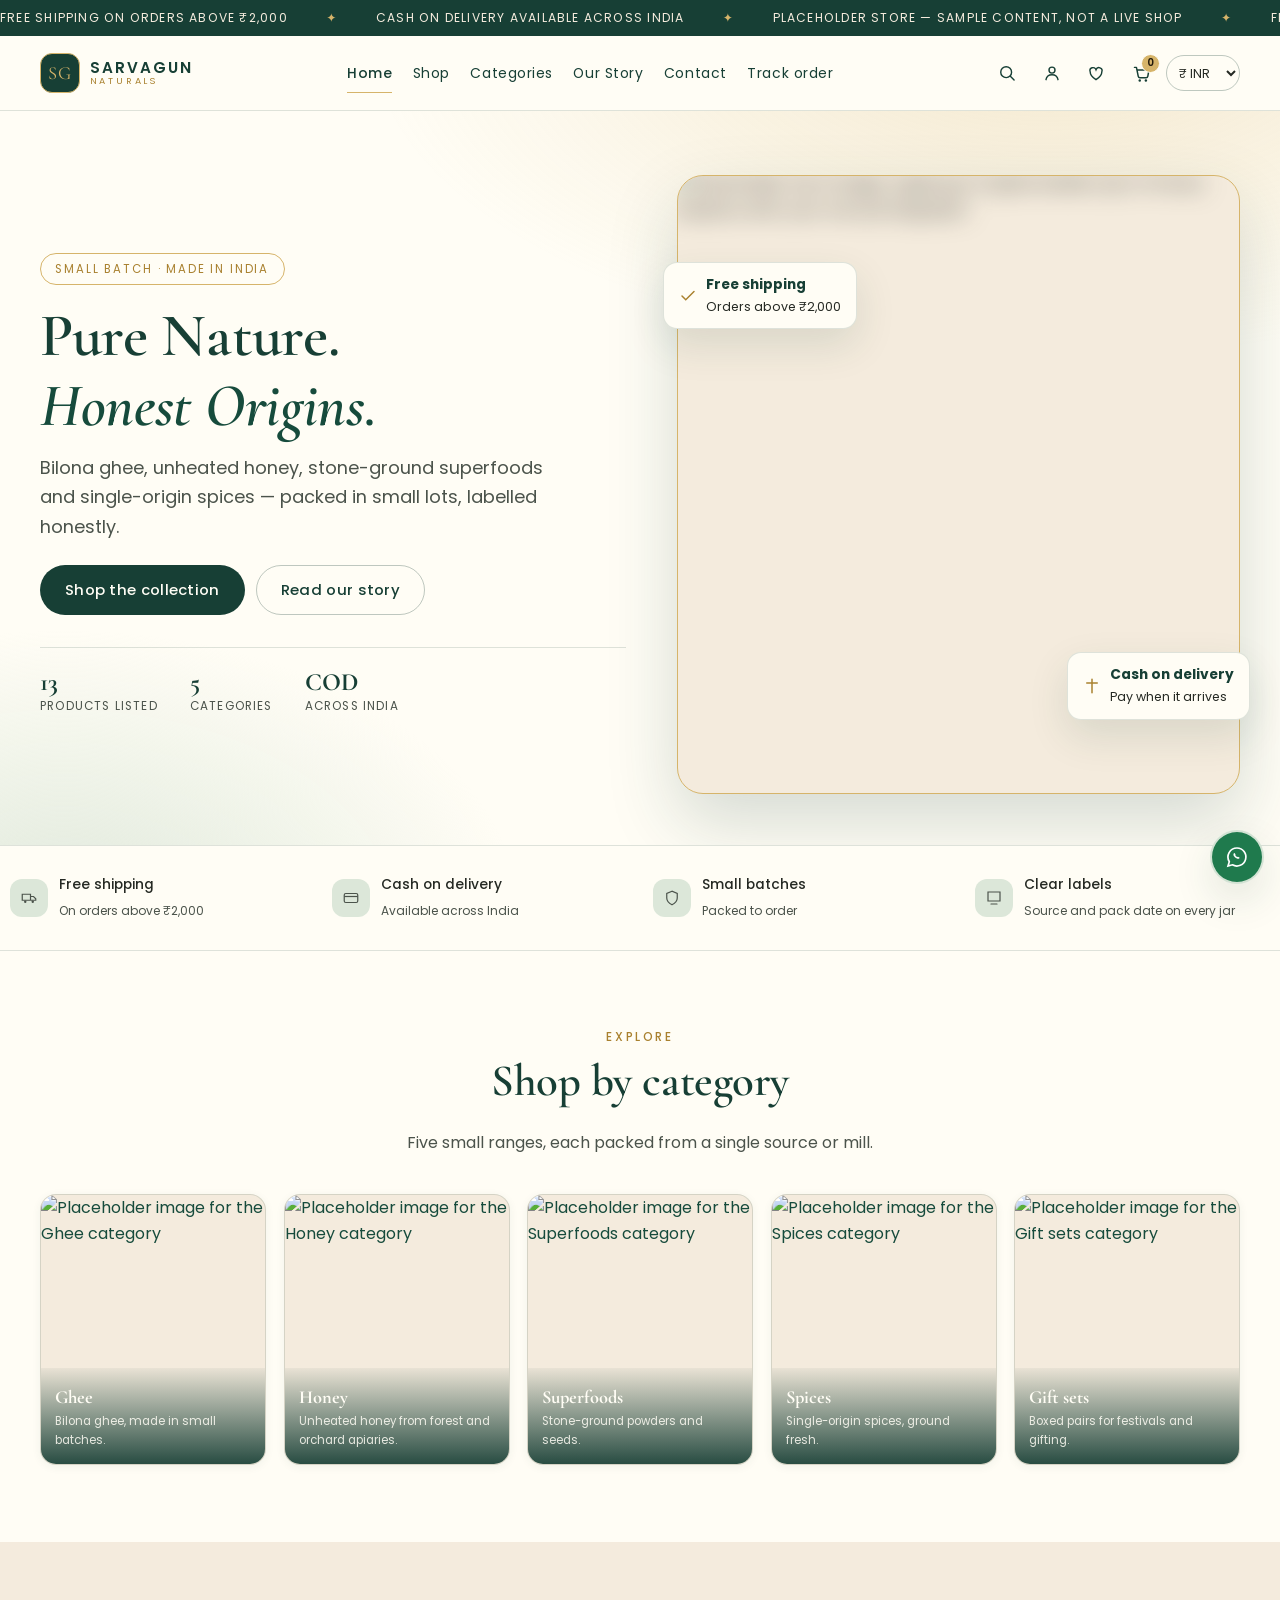
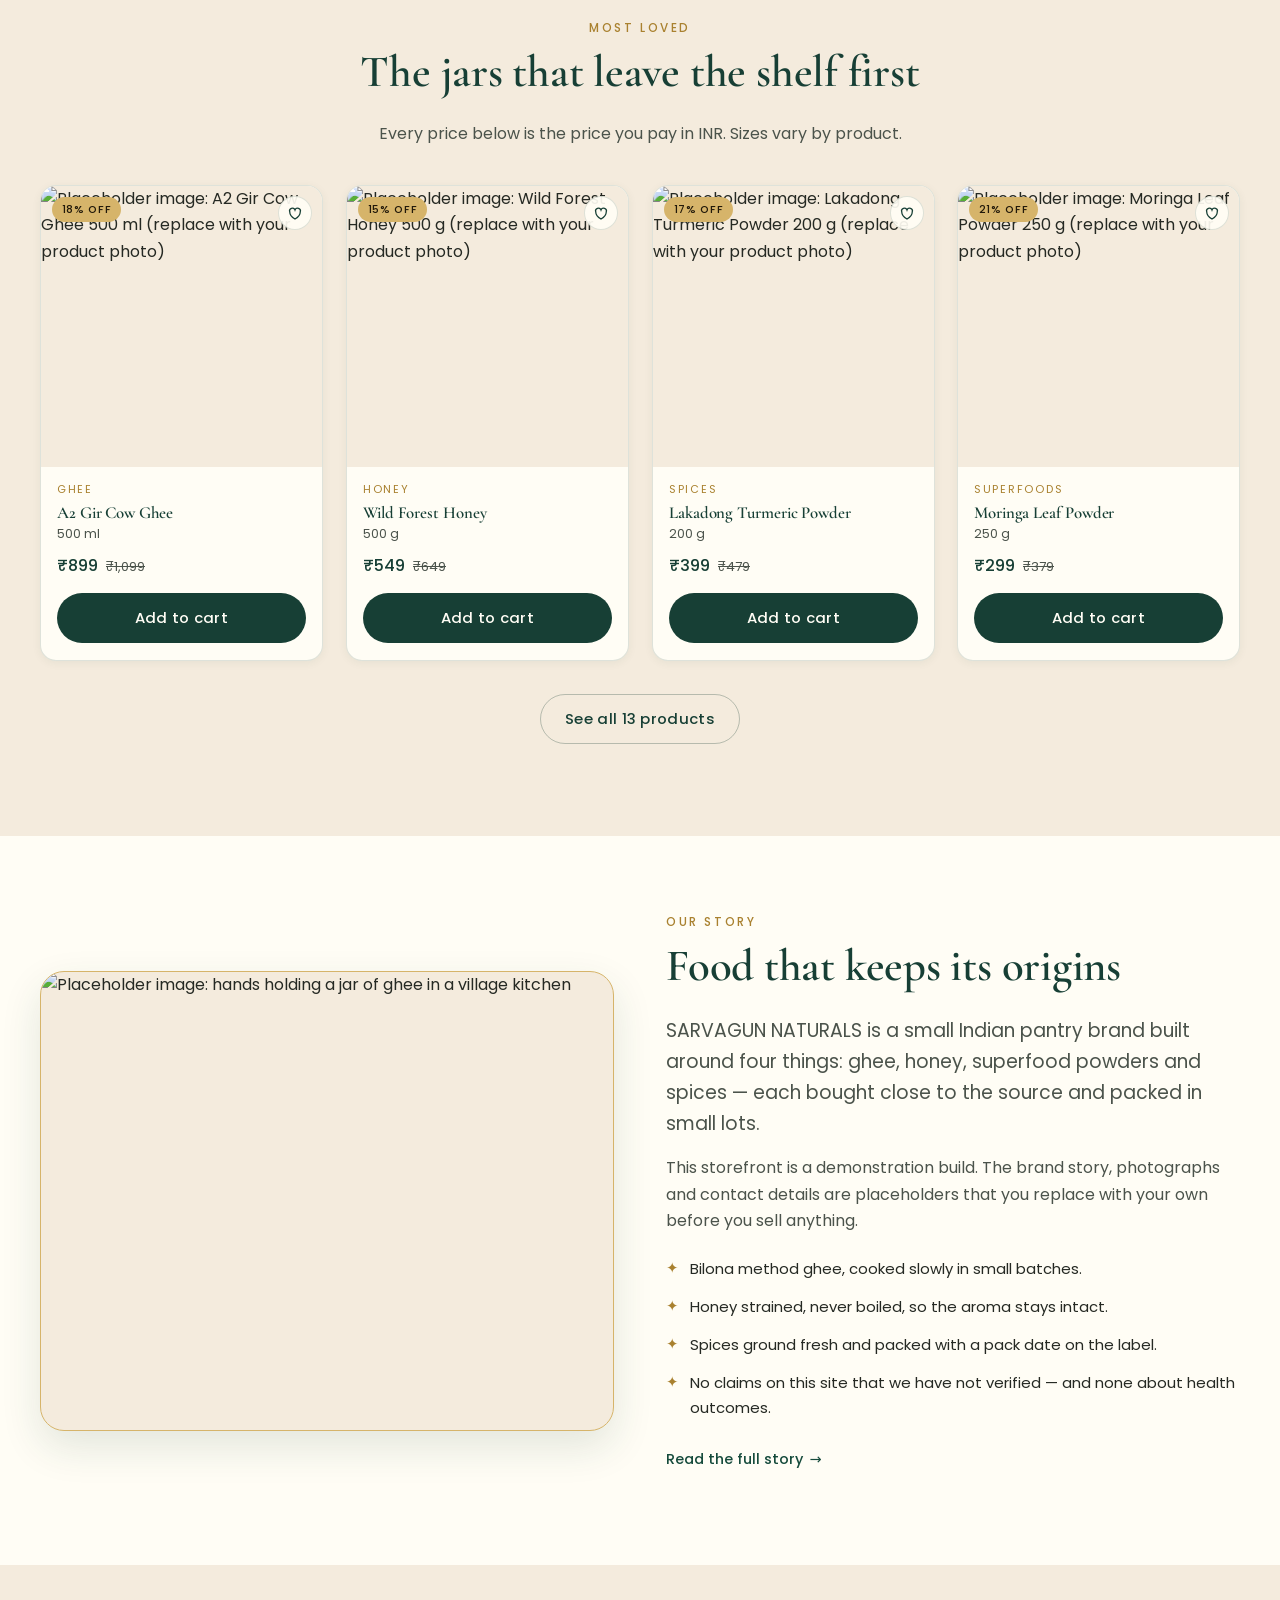
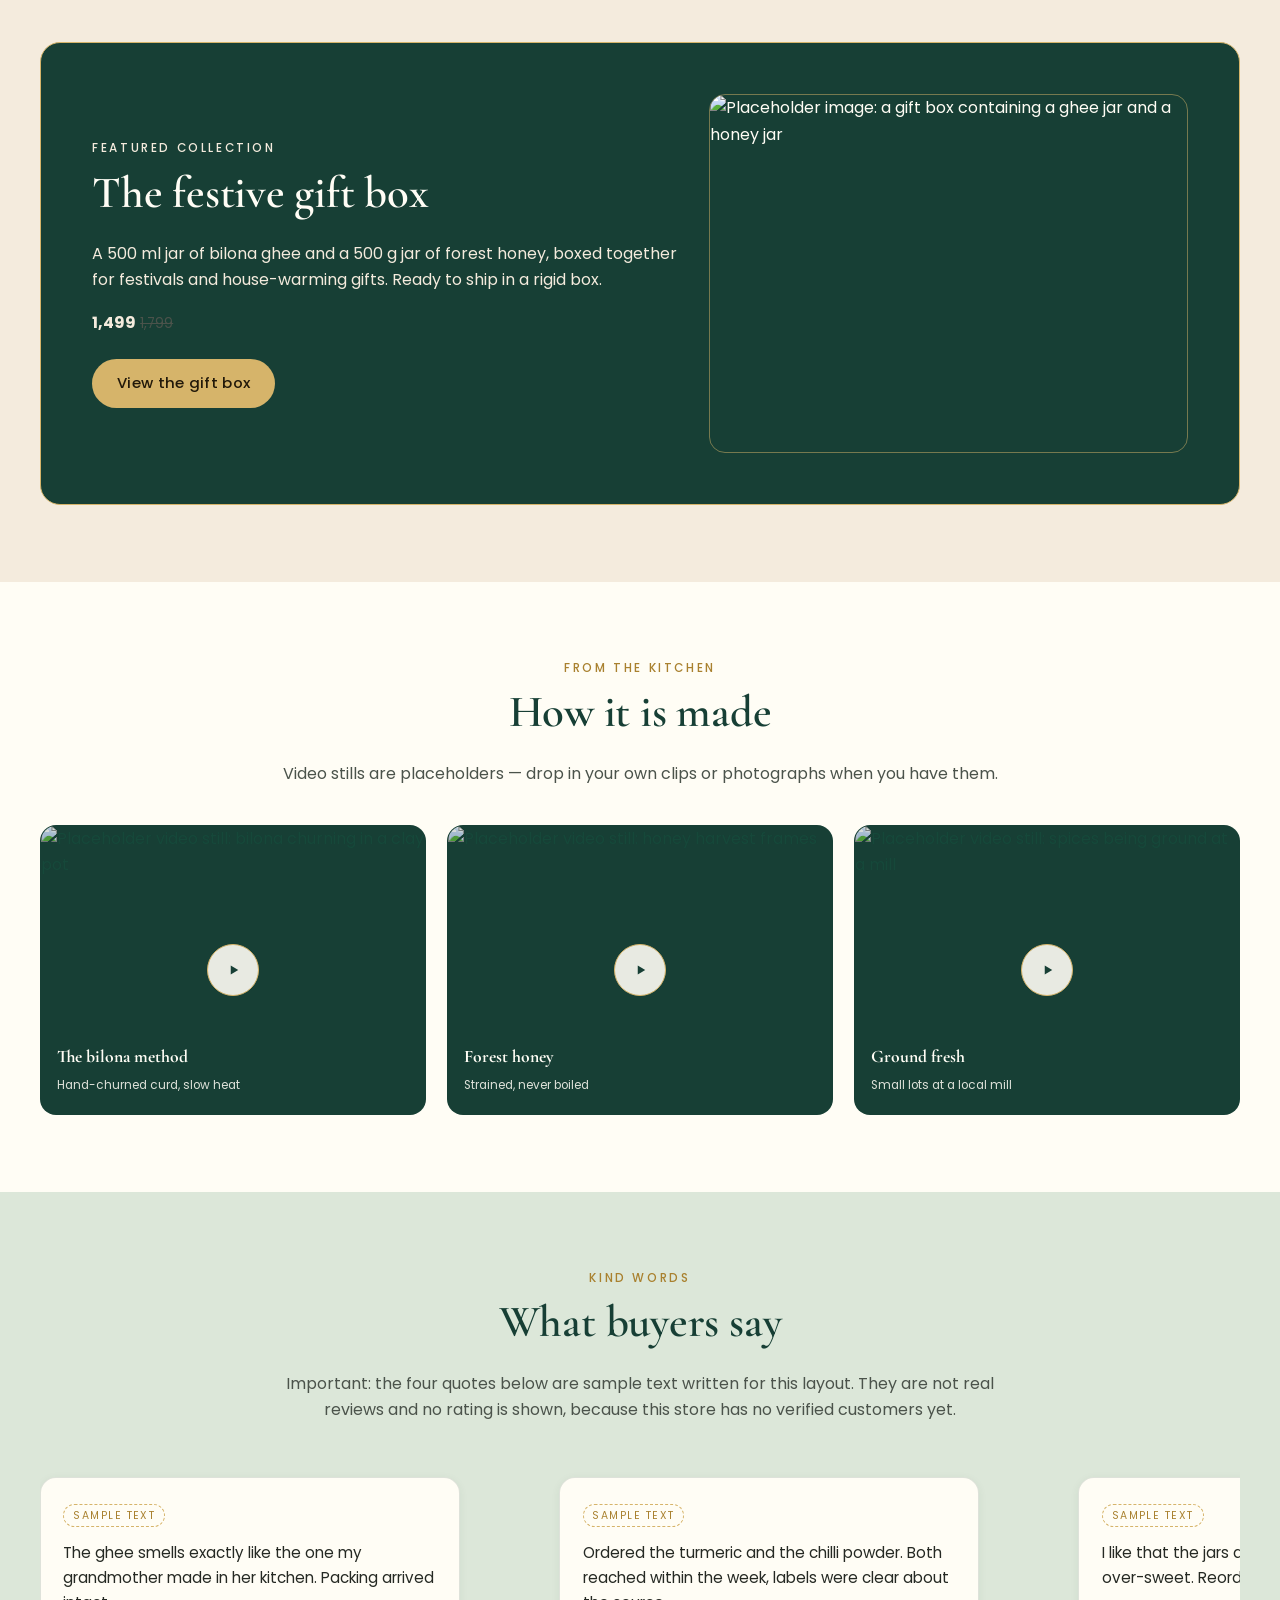
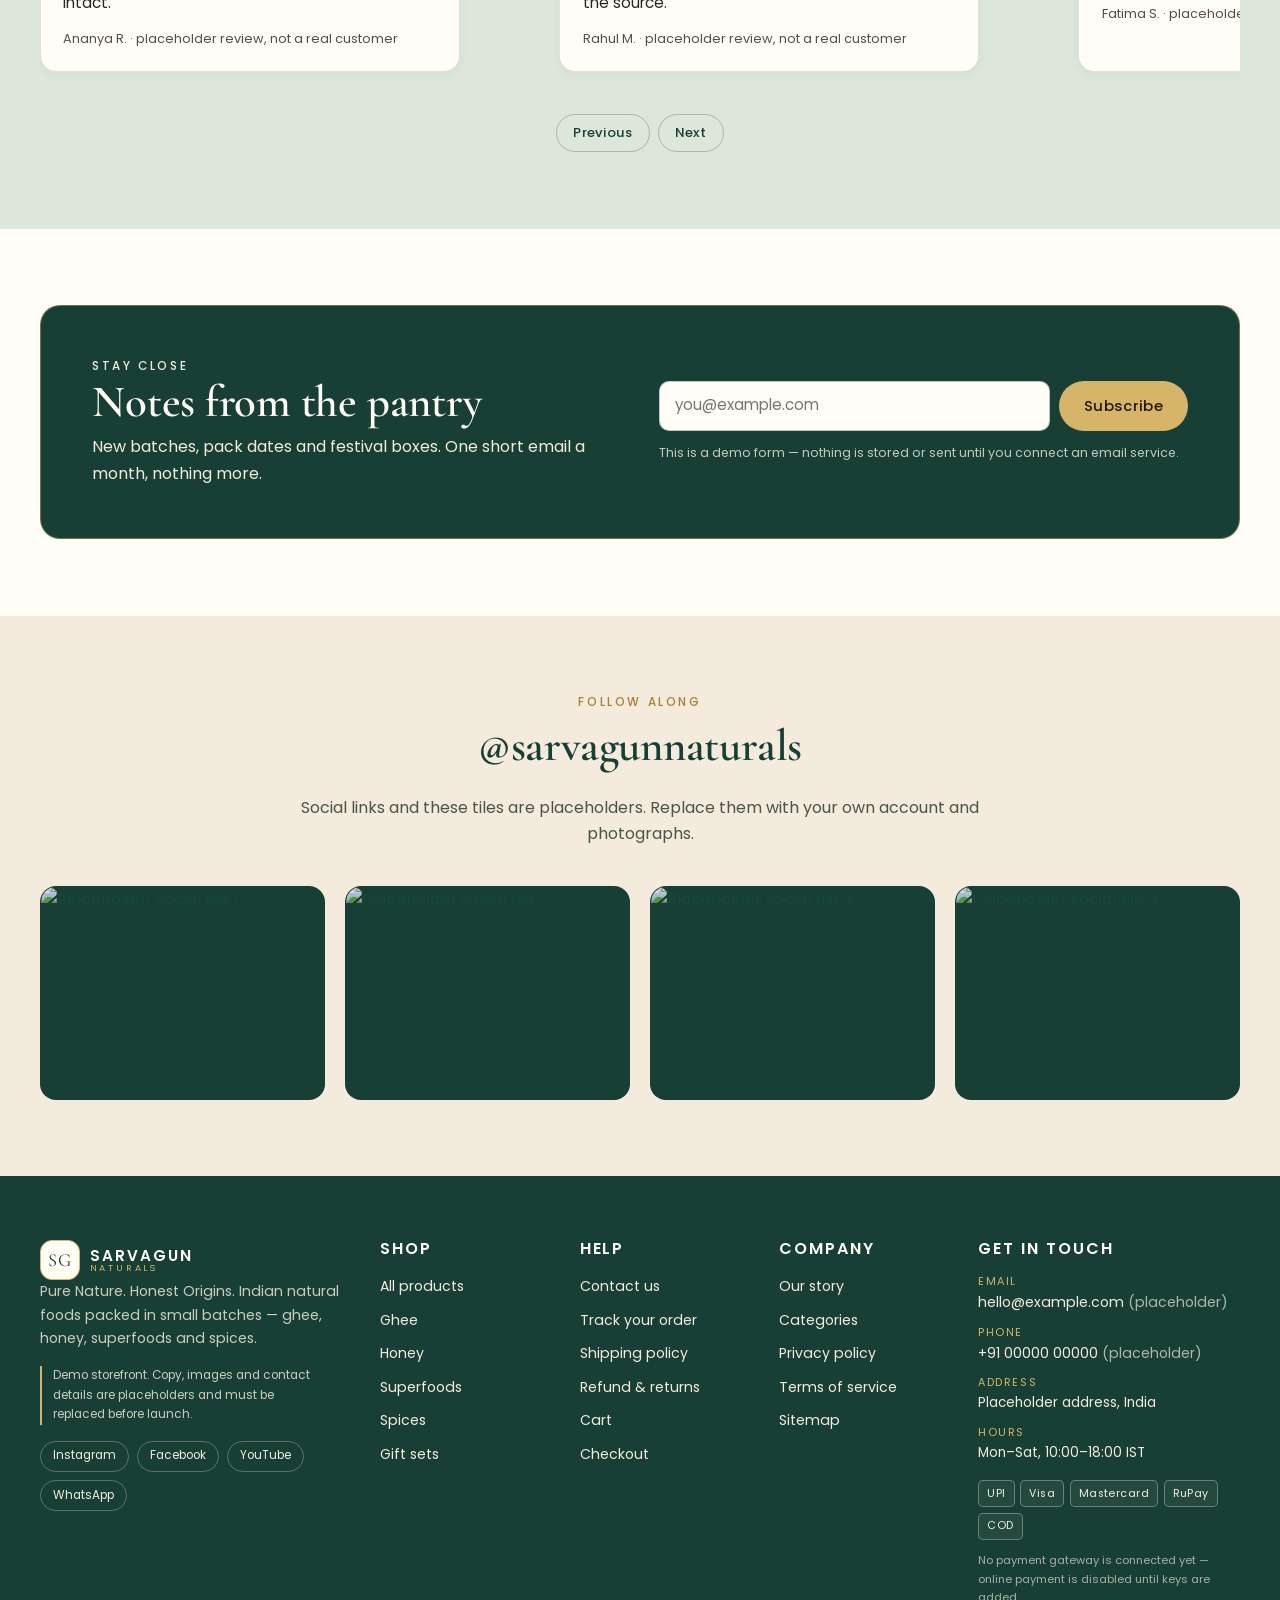
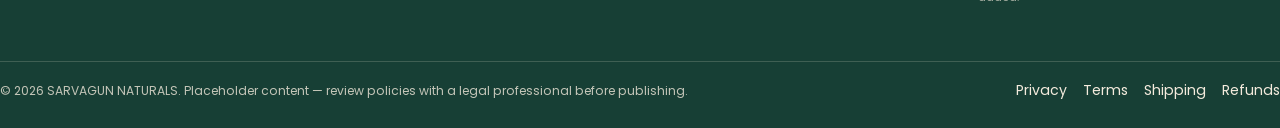
==== bussiness/index.html @ f1db5f24 "one" ====
<!DOCTYPE html>
<html lang="en-IN">
<head>

<head>
  <meta charset="UTF-8">
  <!-- Ye line mobile view ke liye sabse zaroori hai -->
  <meta name="viewport" content="width=device-width, initial-scale=1.0">
  <title>SARVAGUN NATURALS</title>
</head>

<meta charset="utf-8">
<meta name="viewport" content="width=device-width, initial-scale=1">
<script>document.documentElement.className += " js";</script>
<title>SARVAGUN NATURALS | Pure Nature. Honest Origins. Indian ghee, honey, superfoods & spices</title>
<meta name="description" content="Small-batch Indian pantry: bilona A2 ghee, unheated forest honey, stone-ground superfoods and single-origin spices. Cash on delivery across India, free shipping above Rs 2,000.">
<link rel="canonical" href="https://sarvagunnaturals.example/index.html">
<meta name="theme-color" content="#173F35">
<meta property="og:type" content="website">
<meta property="og:site_name" content="SARVAGUN NATURALS">
<meta property="og:title" content="SARVAGUN NATURALS | Pure Nature. Honest Origins. Indian ghee, honey, superfoods & spices">
<meta property="og:description" content="Small-batch Indian pantry: bilona A2 ghee, unheated forest honey, stone-ground superfoods and single-origin spices. Cash on delivery across India, free shipping above Rs 2,000.">
<meta property="og:url" content="https://sarvagunnaturals.example/index.html">
<meta property="og:image" content="https://placehold.co/1200x630/173F35/F4EBDD?text=SARVAGUN+NATURALS">
<meta name="twitter:card" content="summary_large_image">
<meta name="twitter:title" content="SARVAGUN NATURALS | Pure Nature. Honest Origins. Indian ghee, honey, superfoods & spices">
<meta name="twitter:description" content="Small-batch Indian pantry: bilona A2 ghee, unheated forest honey, stone-ground superfoods and single-origin spices. Cash on delivery across India, free shipping above Rs 2,000.">
<meta name="twitter:image" content="https://placehold.co/1200x630/173F35/F4EBDD?text=SARVAGUN+NATURALS">
<link rel="preconnect" href="https://fonts.googleapis.com">
<link rel="preconnect" href="https://fonts.gstatic.com" crossorigin>
<link href="https://fonts.googleapis.com/css2?family=Cormorant+Garamond:wght@500;600;700&family=Poppins:wght@300;400;500;600&display=swap" rel="stylesheet">
<link rel="stylesheet" href="css/style.css">
<link rel="stylesheet" href="css/animations.css">
<link rel="stylesheet" href="css/responsive.css">
<link rel="icon" href="data:image/svg+xml,%3Csvg xmlns='http://www.w3.org/2000/svg' viewBox='0 0 64 64'%3E%3Crect width='64' height='64' rx='14' fill='%23173F35'/%3E%3Ctext x='32' y='42' font-family='Georgia,serif' font-size='26' fill='%23D6B46A' text-anchor='middle'%3ESG%3C/text%3E%3C/svg%3E">
<script type="application/ld+json">
{
  "@context": "https://schema.org",
  "@type": "Organization",
  "name": "SARVAGUN NATURALS",
  "slogan": "Pure Nature. Honest Origins.",
  "url": "https://sarvagunnaturals.example/",
  "logo": "https://placehold.co/512x512/173F35/F4EBDD?text=SG",
  "description": "Demo storefront for Indian natural foods: ghee, honey, superfoods and spices.",
  "email": "hello@example.com",
  "telephone": "+91-00000-00000",
  "address": {
    "@type": "PostalAddress",
    "streetAddress": "Placeholder address",
    "addressLocality": "Placeholder city",
    "addressRegion": "Placeholder state",
    "postalCode": "000000",
    "addressCountry": "IN"
  }
}
</script>
<script type="application/ld+json">
{
  "@context": "https://schema.org",
  "@type": "BreadcrumbList",
  "itemListElement": [
    {
      "@type": "ListItem",
      "position": 1,
      "name": "Home"
    }
  ]
}
</script>

</head>
<body class="page">
<a class="skip-link" href="#main">Skip to main content</a>

<div class="announce" role="region" aria-label="Store announcements">
  <div class="announce__track" aria-hidden="false">
    <span>Free shipping on orders above &#8377;2,000</span>
    <span aria-hidden="true">&#10022;</span>
    <span>Cash on Delivery available across India</span>
    <span aria-hidden="true">&#10022;</span>
    <span>Placeholder store &mdash; sample content, not a live shop</span>
    <span aria-hidden="true">&#10022;</span>
    <span>Free shipping on orders above &#8377;2,000</span>
    <span aria-hidden="true">&#10022;</span>
    <span>Cash on Delivery available across India</span>
    <span aria-hidden="true">&#10022;</span>
    <span>Placeholder store &mdash; sample content, not a live shop</span>
    <span aria-hidden="true">&#10022;</span>
  </div>
</div>

<header class="site-header" id="siteHeader">
  <div class="container header__inner">
    <button class="icon-btn nav-toggle" type="button" data-nav-toggle
            aria-label="Open menu" aria-expanded="false" aria-controls="mobileNav">
      <span class="burger" aria-hidden="true"></span>
    </button>

    <a class="logo" href="index.html" aria-label="SARVAGUN NATURALS home">
      <span class="logo__mark" aria-hidden="true">SG</span>
      <span class="logo__text">SARVAGUN<span>NATURALS</span></span>
    </a>

    <nav class="primary-nav" aria-label="Primary">
      <ul>
            <li><a href="index.html" aria-current="page">Home</a></li>
            <li><a href="shop.html">Shop</a></li>
            <li><a href="categories.html">Categories</a></li>
            <li><a href="about.html">Our Story</a></li>
            <li><a href="contact.html">Contact</a></li>
            <li><a href="track-order.html">Track order</a></li>
      </ul>
    </nav>

    <div class="header__actions">
      <button class="icon-btn" type="button" data-search-toggle aria-expanded="false" aria-controls="searchBar" aria-label="Search products">
        <svg viewBox="0 0 24 24" width="20" height="20" aria-hidden="true"><circle cx="11" cy="11" r="6.5" fill="none" stroke="currentColor" stroke-width="1.7"/><path d="m16 16 4.5 4.5" stroke="currentColor" stroke-width="1.7" stroke-linecap="round"/></svg>
      </button>
      <a class="icon-btn" href="track-order.html" aria-label="Account and order tracking">
        <svg viewBox="0 0 24 24" width="20" height="20" aria-hidden="true"><circle cx="12" cy="8.5" r="3.6" fill="none" stroke="currentColor" stroke-width="1.7"/><path d="M4.8 20c.6-3.9 3.6-6 7.2-6s6.6 2.1 7.2 6" fill="none" stroke="currentColor" stroke-width="1.7" stroke-linecap="round"/></svg>
      </a>
      <button class="icon-btn icon-btn--wish" type="button" data-wishlist-open aria-label="Wishlist">
        <svg viewBox="0 0 24 24" width="20" height="20" aria-hidden="true"><path d="M12 20s-7-4.35-7-9.5A3.5 3.5 0 0 1 12 8a3.5 3.5 0 0 1 7 2.5C19 15.65 12 20 12 20Z" fill="none" stroke="currentColor" stroke-width="1.7"/></svg>
        <span class="badge-dot" data-wishlist-count hidden>0</span>
      </button>
      <button class="icon-btn icon-btn--cart" type="button" data-cart-open aria-label="Open cart">
        <svg viewBox="0 0 24 24" width="21" height="21" aria-hidden="true"><path d="M4 5h2.2l2.1 10.2a2 2 0 0 0 2 1.6h6.9a2 2 0 0 0 2-1.55L20.5 8H7" fill="none" stroke="currentColor" stroke-width="1.7" stroke-linecap="round" stroke-linejoin="round"/><circle cx="10" cy="20" r="1.4" fill="currentColor"/><circle cx="17" cy="20" r="1.4" fill="currentColor"/></svg>
        <span class="badge-count" data-cart-count>0</span>
      </button>
      <div class="currency">
        <label class="visually-hidden" for="currencySelect">Display currency</label>
        <select id="currencySelect" data-currency>
          <option value="INR">&#8377; INR</option>
          <option value="USD">$ USD</option>
          <option value="GBP">&pound; GBP</option>
          <option value="EUR">&euro; EUR</option>
          <option value="AED">AED</option>
          <option value="SAR">SAR</option>
        </select>
      </div>
    </div>
  </div>

  <div class="search-bar" id="searchBar" hidden>
    <form class="container search-bar__form" action="shop.html" method="get" role="search">
      <label class="visually-hidden" for="headerSearch">Search products</label>
      <input id="headerSearch" type="search" name="q" placeholder="Search ghee, honey, spices&hellip;">
      <button class="btn btn--primary" type="submit">Search</button>
    </form>
    <p class="search-bar__note container">Search runs on the shop page. Displayed prices are in INR; other currencies use a live exchange rate.</p>
  </div>

  <nav class="mobile-nav" id="mobileNav" aria-label="Mobile" hidden>
    <ul>
            <li><a href="index.html" aria-current="page">Home</a></li>
            <li><a href="shop.html">Shop</a></li>
            <li><a href="categories.html">Categories</a></li>
            <li><a href="about.html">Our Story</a></li>
            <li><a href="contact.html">Contact</a></li>
            <li><a href="track-order.html">Track order</a></li>
      <li><a href="cart.html">Cart</a></li>
      <li><button class="mobile-nav__btn" type="button" data-wishlist-open>Wishlist</button></li>
    </ul>
    <label class="field-label" for="currencySelectMobile" style="margin-top:1rem">Display currency</label>
    <select id="currencySelectMobile" data-currency>
      <option value="INR">&#8377; INR</option>
      <option value="USD">$ USD</option>
      <option value="GBP">&pound; GBP</option>
      <option value="EUR">&euro; EUR</option>
      <option value="AED">AED</option>
      <option value="SAR">SAR</option>
    </select>
    <p class="mobile-nav__note">Prices are charged in INR. Cash on Delivery available.</p>
  </nav>
</header>

<main id="main">

<section class="hero">
  <div class="container hero__grid">
    <div class="hero__copy">
      <span class="hero__badge">Small batch &middot; Made in India</span>
      <h1>Pure Nature.<br><em>Honest Origins.</em></h1>
      <p class="hero__sub">Bilona ghee, unheated honey, stone-ground superfoods and single-origin spices &mdash; packed in small lots, labelled honestly.</p>
      <div class="hero__cta">
        <a class="btn btn--primary" href="shop.html">Shop the collection</a>
        <a class="btn btn--outline" href="about.html">Read our story</a>
      </div>
      <div class="hero__meta">
        <div><strong data-count="13">13</strong><span>Products listed</span></div>
        <div><strong data-count="5">5</strong><span>Categories</span></div>
        <div><strong>COD</strong><span>Across India</span></div>
      </div>
    </div>
    <div class="hero__media">
      <div class="hero__frame">
        <img class="blur-up" src="https://placehold.co/900x990/F4EBDD/173F35?text=Hero:+ghee+jar+and+honey"
             alt="Placeholder hero image: a glass jar of ghee beside a jar of honey (replace with your own photograph)"
             width="900" height="990" fetchpriority="high">
      </div>
      <div class="hero__float hero__float--a">
        <svg viewBox="0 0 24 24" width="18" height="18" aria-hidden="true"><path d="m4 12 5 5 11-11" fill="none" stroke="currentColor" stroke-width="2" stroke-linecap="round"/></svg>
        <div><strong>Free shipping</strong><span>Orders above &#8377;2,000</span></div>
      </div>
      <div class="hero__float hero__float--b">
        <svg viewBox="0 0 24 24" width="18" height="18" aria-hidden="true"><path d="M12 3v18M5 8h14" stroke="currentColor" stroke-width="2" stroke-linecap="round"/></svg>
        <div><strong>Cash on delivery</strong><span>Pay when it arrives</span></div>
      </div>
    </div>
  </div>
</section>

<section class="trust" aria-label="Why shop with us">
  <div class="container trust__grid">
    <div class="trust__item" data-reveal>
      <span class="trust__icon" aria-hidden="true"><svg viewBox="0 0 24 24" width="18" height="18"><path d="M3 7h11v8H3zM14 10h4l3 3v2h-7z" fill="none" stroke="currentColor" stroke-width="1.6"/><circle cx="7" cy="17" r="1.6" fill="currentColor"/><circle cx="17" cy="17" r="1.6" fill="currentColor"/></svg></span>
      <div><strong>Free shipping</strong><span>On orders above &#8377;2,000</span></div>
    </div>
    <div class="trust__item" data-reveal data-delay="1">
      <span class="trust__icon" aria-hidden="true"><svg viewBox="0 0 24 24" width="18" height="18"><rect x="3" y="6" width="18" height="12" rx="2" fill="none" stroke="currentColor" stroke-width="1.6"/><path d="M3 10h18" stroke="currentColor" stroke-width="1.6"/></svg></span>
      <div><strong>Cash on delivery</strong><span>Available across India</span></div>
    </div>
    <div class="trust__item" data-reveal data-delay="2">
      <span class="trust__icon" aria-hidden="true"><svg viewBox="0 0 24 24" width="18" height="18"><path d="M12 3 5 6v6c0 4 3 7 7 9 4-2 7-5 7-9V6Z" fill="none" stroke="currentColor" stroke-width="1.6"/></svg></span>
      <div><strong>Small batches</strong><span>Packed to order</span></div>
    </div>
    <div class="trust__item" data-reveal data-delay="3">
      <span class="trust__icon" aria-hidden="true"><svg viewBox="0 0 24 24" width="18" height="18"><path d="M4 4h16v12H4z" fill="none" stroke="currentColor" stroke-width="1.6"/><path d="M8 20h8" stroke="currentColor" stroke-width="1.6" stroke-linecap="round"/></svg></span>
      <div><strong>Clear labels</strong><span>Source and pack date on every jar</span></div>
    </div>
  </div>
</section>

<section class="section" aria-labelledby="catsTitle">
  <div class="container">
    <div class="section-head section-head--center" data-reveal>
  <p class="eyebrow">Explore</p>
  <h2 id="catsTitle">Shop by category</h2>
  <p class="section-head__sub">Five small ranges, each packed from a single source or mill.</p>
</div>
    <div class="cat-grid">
      <a class="cat-tile" href="shop.html?cat=ghee" data-reveal data-delay="1">
        <img class="blur-up" src="https://placehold.co/500x620/F4EBDD/173F35?text=Ghee" alt="Placeholder image for the Ghee category" width="500" height="620" loading="lazy">
        <span class="cat-tile__body"><strong>Ghee</strong><span>Bilona ghee, made in small batches.</span></span>
      </a><a class="cat-tile" href="shop.html?cat=honey" data-reveal data-delay="2">
        <img class="blur-up" src="https://placehold.co/500x620/F4EBDD/173F35?text=Honey" alt="Placeholder image for the Honey category" width="500" height="620" loading="lazy">
        <span class="cat-tile__body"><strong>Honey</strong><span>Unheated honey from forest and orchard apiaries.</span></span>
      </a><a class="cat-tile" href="shop.html?cat=superfoods" data-reveal data-delay="3">
        <img class="blur-up" src="https://placehold.co/500x620/F4EBDD/173F35?text=Superfoods" alt="Placeholder image for the Superfoods category" width="500" height="620" loading="lazy">
        <span class="cat-tile__body"><strong>Superfoods</strong><span>Stone-ground powders and seeds.</span></span>
      </a><a class="cat-tile" href="shop.html?cat=spices" data-reveal data-delay="4">
        <img class="blur-up" src="https://placehold.co/500x620/F4EBDD/173F35?text=Spices" alt="Placeholder image for the Spices category" width="500" height="620" loading="lazy">
        <span class="cat-tile__body"><strong>Spices</strong><span>Single-origin spices, ground fresh.</span></span>
      </a><a class="cat-tile" href="shop.html?cat=gifts" data-reveal data-delay="5">
        <img class="blur-up" src="https://placehold.co/500x620/F4EBDD/173F35?text=Gift+sets" alt="Placeholder image for the Gift sets category" width="500" height="620" loading="lazy">
        <span class="cat-tile__body"><strong>Gift sets</strong><span>Boxed pairs for festivals and gifting.</span></span>
      </a>
    </div>
  </div>
</section>

<section class="section section--cream" aria-labelledby="bestTitle">
  <div class="container">
    <div class="section-head section-head--center" data-reveal>
  <p class="eyebrow">Most loved</p>
  <h2 id="bestTitle">The jars that leave the shelf first</h2>
  <p class="section-head__sub">Every price below is the price you pay in INR. Sizes vary by product.</p>
</div>
    <div class="product-grid">
      <article class="product-card" data-reveal data-delay="1" data-product
              data-id="ghee-500" data-name="A2 Gir Cow Ghee - 500 ml"
              data-price="899" data-old-price="1099"
              data-image="https://placehold.co/600x600/F4EBDD/173F35?text=A2+Gir+Cow+Ghee+500+ml" data-category="ghee"
              data-size="500 ml" data-pop="100"
              data-new="1">
            <div class="product-card__media">
              <span class="badge badge--off">18% off</span>
              <img class="blur-up" src="https://placehold.co/600x600/F4EBDD/173F35?text=A2+Gir+Cow+Ghee+500+ml" alt="Placeholder image: A2 Gir Cow Ghee 500 ml (replace with your product photo)" width="600" height="600" loading="lazy" decoding="async">
              <button class="wish" type="button" data-wishlist-toggle data-id="ghee-500"
                      aria-label="Save A2 Gir Cow Ghee 500 ml to wishlist" aria-pressed="false">
                <svg viewBox="0 0 24 24" width="18" height="18" aria-hidden="true"><path d="M12 20s-7-4.35-7-9.5A3.5 3.5 0 0 1 12 8a3.5 3.5 0 0 1 7 2.5C19 15.65 12 20 12 20Z" fill="none" stroke="currentColor" stroke-width="1.7"/></svg>
              </button>
              <button class="btn btn--ghost product-card__quick" type="button" data-quick-view>Quick view</button>
            </div>
            <div class="product-card__body">
              <p class="product-card__cat">Ghee</p>
              <h3 class="product-card__name"><a href="product.html">A2 Gir Cow Ghee</a></h3>
              <p class="product-card__size">500 ml</p>
              <div class="price">
                <span class="price__now" data-inr="899">&#8377;899</span>
                <s class="price__was" data-inr="1099">&#8377;1,099</s>
              </div>
              <button class="btn btn--primary btn--block" type="button" data-add-to-cart>Add to cart</button>
            </div>
          </article>
<article class="product-card" data-reveal data-delay="2" data-product
              data-id="honey-forest-500" data-name="Wild Forest Honey - 500 g"
              data-price="549" data-old-price="649"
              data-image="https://placehold.co/600x600/F4EBDD/173F35?text=Wild+Forest+Honey+500+g" data-category="honey"
              data-size="500 g" data-pop="99"
              data-new="0">
            <div class="product-card__media">
              <span class="badge badge--off">15% off</span>
              <img class="blur-up" src="https://placehold.co/600x600/F4EBDD/173F35?text=Wild+Forest+Honey+500+g" alt="Placeholder image: Wild Forest Honey 500 g (replace with your product photo)" width="600" height="600" loading="lazy" decoding="async">
              <button class="wish" type="button" data-wishlist-toggle data-id="honey-forest-500"
                      aria-label="Save Wild Forest Honey 500 g to wishlist" aria-pressed="false">
                <svg viewBox="0 0 24 24" width="18" height="18" aria-hidden="true"><path d="M12 20s-7-4.35-7-9.5A3.5 3.5 0 0 1 12 8a3.5 3.5 0 0 1 7 2.5C19 15.65 12 20 12 20Z" fill="none" stroke="currentColor" stroke-width="1.7"/></svg>
              </button>
              <button class="btn btn--ghost product-card__quick" type="button" data-quick-view>Quick view</button>
            </div>
            <div class="product-card__body">
              <p class="product-card__cat">Honey</p>
              <h3 class="product-card__name"><a href="product.html">Wild Forest Honey</a></h3>
              <p class="product-card__size">500 g</p>
              <div class="price">
                <span class="price__now" data-inr="549">&#8377;549</span>
                <s class="price__was" data-inr="649">&#8377;649</s>
              </div>
              <button class="btn btn--primary btn--block" type="button" data-add-to-cart>Add to cart</button>
            </div>
          </article>
<article class="product-card" data-reveal data-delay="3" data-product
              data-id="spice-turmeric" data-name="Lakadong Turmeric Powder - 200 g"
              data-price="399" data-old-price="479"
              data-image="https://placehold.co/600x600/F4EBDD/173F35?text=Lakadong+Turmeric+Powder+200+g" data-category="spices"
              data-size="200 g" data-pop="98"
              data-new="0">
            <div class="product-card__media">
              <span class="badge badge--off">17% off</span>
              <img class="blur-up" src="https://placehold.co/600x600/F4EBDD/173F35?text=Lakadong+Turmeric+Powder+200+g" alt="Placeholder image: Lakadong Turmeric Powder 200 g (replace with your product photo)" width="600" height="600" loading="lazy" decoding="async">
              <button class="wish" type="button" data-wishlist-toggle data-id="spice-turmeric"
                      aria-label="Save Lakadong Turmeric Powder 200 g to wishlist" aria-pressed="false">
                <svg viewBox="0 0 24 24" width="18" height="18" aria-hidden="true"><path d="M12 20s-7-4.35-7-9.5A3.5 3.5 0 0 1 12 8a3.5 3.5 0 0 1 7 2.5C19 15.65 12 20 12 20Z" fill="none" stroke="currentColor" stroke-width="1.7"/></svg>
              </button>
              <button class="btn btn--ghost product-card__quick" type="button" data-quick-view>Quick view</button>
            </div>
            <div class="product-card__body">
              <p class="product-card__cat">Spices</p>
              <h3 class="product-card__name"><a href="product.html">Lakadong Turmeric Powder</a></h3>
              <p class="product-card__size">200 g</p>
              <div class="price">
                <span class="price__now" data-inr="399">&#8377;399</span>
                <s class="price__was" data-inr="479">&#8377;479</s>
              </div>
              <button class="btn btn--primary btn--block" type="button" data-add-to-cart>Add to cart</button>
            </div>
          </article>
<article class="product-card" data-reveal data-delay="4" data-product
              data-id="super-moringa" data-name="Moringa Leaf Powder - 250 g"
              data-price="299" data-old-price="379"
              data-image="https://placehold.co/600x600/F4EBDD/173F35?text=Moringa+Leaf+Powder+250+g" data-category="superfoods"
              data-size="250 g" data-pop="97"
              data-new="1">
            <div class="product-card__media">
              <span class="badge badge--off">21% off</span>
              <img class="blur-up" src="https://placehold.co/600x600/F4EBDD/173F35?text=Moringa+Leaf+Powder+250+g" alt="Placeholder image: Moringa Leaf Powder 250 g (replace with your product photo)" width="600" height="600" loading="lazy" decoding="async">
              <button class="wish" type="button" data-wishlist-toggle data-id="super-moringa"
                      aria-label="Save Moringa Leaf Powder 250 g to wishlist" aria-pressed="false">
                <svg viewBox="0 0 24 24" width="18" height="18" aria-hidden="true"><path d="M12 20s-7-4.35-7-9.5A3.5 3.5 0 0 1 12 8a3.5 3.5 0 0 1 7 2.5C19 15.65 12 20 12 20Z" fill="none" stroke="currentColor" stroke-width="1.7"/></svg>
              </button>
              <button class="btn btn--ghost product-card__quick" type="button" data-quick-view>Quick view</button>
            </div>
            <div class="product-card__body">
              <p class="product-card__cat">Superfoods</p>
              <h3 class="product-card__name"><a href="product.html">Moringa Leaf Powder</a></h3>
              <p class="product-card__size">250 g</p>
              <div class="price">
                <span class="price__now" data-inr="299">&#8377;299</span>
                <s class="price__was" data-inr="379">&#8377;379</s>
              </div>
              <button class="btn btn--primary btn--block" type="button" data-add-to-cart>Add to cart</button>
            </div>
          </article>
    </div>
    <p class="center" style="margin-top:2rem" data-reveal><a class="btn btn--outline" href="shop.html">See all 13 products</a></p>
  </div>
</section>

<section class="section" aria-labelledby="storyTitle">
  <div class="container split">
    <div class="split__media" data-reveal>
      <img class="blur-up" src="https://placehold.co/800x640/F4EBDD/173F35?text=Sourcing+story"
           alt="Placeholder image: hands holding a jar of ghee in a village kitchen" width="800" height="640" loading="lazy">
    </div>
    <div data-reveal data-delay="1">
      <p class="eyebrow">Our story</p>
      <h2 id="storyTitle">Food that keeps its origins</h2>
      <p class="lead">SARVAGUN NATURALS is a small Indian pantry brand built around four things: ghee, honey, superfood powders and spices &mdash; each bought close to the source and packed in small lots.</p>
      <p class="muted">This storefront is a demonstration build. The brand story, photographs and contact details are placeholders that you replace with your own before you sell anything.</p>
      <ul class="feature-list">
        <li>Bilona method ghee, cooked slowly in small batches.</li>
        <li>Honey strained, never boiled, so the aroma stays intact.</li>
        <li>Spices ground fresh and packed with a pack date on the label.</li>
        <li>No claims on this site that we have not verified &mdash; and none about health outcomes.</li>
      </ul>
      <p style="margin-top:1.6rem"><a class="link-arrow" href="about.html">Read the full story</a></p>
    </div>
  </div>
</section>

<section class="section section--cream" aria-labelledby="bannerTitle">
  <div class="container">
    <div class="banner" data-reveal>
      <div>
        <p class="eyebrow">Featured collection</p>
        <h2 id="bannerTitle">The festive gift box</h2>
        <p>A 500 ml jar of bilona ghee and a 500 g jar of forest honey, boxed together for festivals and house-warming gifts. Ready to ship in a rigid box.</p>
        <p style="margin-bottom:1.4rem"><strong>1,499</strong> <s class="muted" style="font-size:.85rem">1,799</s></p>
        <a class="btn btn--gold" href="product.html">View the gift box</a>
      </div>
      <div class="banner__media">
        <img class="blur-up" src="https://placehold.co/700x525/F4EBDD/173F35?text=Festive+gift+box"
             alt="Placeholder image: a gift box containing a ghee jar and a honey jar" width="700" height="525" loading="lazy">
      </div>
    </div>
  </div>
</section>

<section class="section" aria-labelledby="tilesTitle">
  <div class="container">
    <div class="section-head section-head--center" data-reveal>
  <p class="eyebrow">From the kitchen</p>
  <h2 id="tilesTitle">How it is made</h2>
  <p class="section-head__sub">Video stills are placeholders &mdash; drop in your own clips or photographs when you have them.</p>
</div>
    <div class="tile-grid">
      <a class="tile" href="about.html" data-reveal>
        <img class="blur-up" src="https://placehold.co/600x450/F4EBDD/173F35?text=Bilona+churning" alt="Placeholder video still: bilona churning in a clay pot" width="600" height="450" loading="lazy">
        <span class="tile__play" aria-hidden="true"><svg viewBox="0 0 24 24" width="18" height="18"><path d="M9 6v12l10-6z" fill="currentColor"/></svg></span>
        <span class="tile__label"><strong>The bilona method</strong><span>Hand-churned curd, slow heat</span></span>
      </a>
      <a class="tile" href="about.html" data-reveal data-delay="1">
        <img class="blur-up" src="https://placehold.co/600x450/F4EBDD/173F35?text=Honey+harvest" alt="Placeholder video still: honey harvest frames" width="600" height="450" loading="lazy">
        <span class="tile__play" aria-hidden="true"><svg viewBox="0 0 24 24" width="18" height="18"><path d="M9 6v12l10-6z" fill="currentColor"/></svg></span>
        <span class="tile__label"><strong>Forest honey</strong><span>Strained, never boiled</span></span>
      </a>
      <a class="tile" href="about.html" data-reveal data-delay="2">
        <img class="blur-up" src="https://placehold.co/600x450/F4EBDD/173F35?text=Spice+grinding" alt="Placeholder video still: spices being ground at a mill" width="600" height="450" loading="lazy">
        <span class="tile__play" aria-hidden="true"><svg viewBox="0 0 24 24" width="18" height="18"><path d="M9 6v12l10-6z" fill="currentColor"/></svg></span>
        <span class="tile__label"><strong>Ground fresh</strong><span>Small lots at a local mill</span></span>
      </a>
    </div>
  </div>
</section>

<section class="section section--sage" aria-labelledby="quotesTitle" data-slider>
  <div class="container">
    <div class="section-head section-head--center" data-reveal>
  <p class="eyebrow">Kind words</p>
  <h2 id="quotesTitle">What buyers say</h2>
  <p class="section-head__sub">Important: the four quotes below are sample text written for this layout. They are not real reviews and no rating is shown, because this store has no verified customers yet.</p>
</div>
    <div class="slider">
      <div class="slider__track" tabindex="0" aria-label="Sample testimonials, scrollable">
        <figure class="quote-card">
          <span class="quote-card__sample">Sample text</span>
          <blockquote>The ghee smells exactly like the one my grandmother made in her kitchen. Packing arrived intact.</blockquote>
          <figcaption>Ananya R. &middot; placeholder review, not a real customer</figcaption>
        </figure><figure class="quote-card">
          <span class="quote-card__sample">Sample text</span>
          <blockquote>Ordered the turmeric and the chilli powder. Both reached within the week, labels were clear about the source.</blockquote>
          <figcaption>Rahul M. &middot; placeholder review, not a real customer</figcaption>
        </figure><figure class="quote-card">
          <span class="quote-card__sample">Sample text</span>
          <blockquote>I like that the jars are glass and the honey is not over-sweet. Reordering the 1 kg jar next.</blockquote>
          <figcaption>Fatima S. &middot; placeholder review, not a real customer</figcaption>
        </figure><figure class="quote-card">
          <span class="quote-card__sample">Sample text</span>
          <blockquote>Simple website, quick checkout, cash on delivery worked. The gift box was appreciated.</blockquote>
          <figcaption>Vikram T. &middot; placeholder review, not a real customer</figcaption>
        </figure>
      </div>
      <div class="slider__nav">
        <button class="btn btn--outline btn--sm" type="button" data-slider-prev aria-label="Previous testimonial">Previous</button>
        <button class="btn btn--outline btn--sm" type="button" data-slider-next aria-label="Next testimonial">Next</button>
      </div>
    </div>
  </div>
</section>

<section class="section" aria-labelledby="newsTitle">
  <div class="container">
    <div class="newsletter" data-reveal>
      <div>
        <p class="eyebrow">Stay close</p>
        <h2 id="newsTitle">Notes from the pantry</h2>
        <p>New batches, pack dates and festival boxes. One short email a month, nothing more.</p>
      </div>
      <form data-newsletter novalidate>
        <label class="visually-hidden" for="newsEmail">Email address</label>
        <input id="newsEmail" type="email" name="email" placeholder="you@example.com" autocomplete="email" required>
        <button class="btn btn--gold" type="submit">Subscribe</button>
        <p class="form-note" data-form-msg>This is a demo form &mdash; nothing is stored or sent until you connect an email service.</p>
      </form>
    </div>
  </div>
</section>

<section class="section section--cream" aria-labelledby="socialTitle">
  <div class="container">
    <div class="section-head section-head--center" data-reveal>
  <p class="eyebrow">Follow along</p>
  <h2 id="socialTitle">@sarvagunnaturals</h2>
  <p class="section-head__sub">Social links and these tiles are placeholders. Replace them with your own account and photographs.</p>
</div>
    <div class="tile-grid" style="grid-template-columns:repeat(4,1fr)">
      <a class="tile" href="#" data-placeholder-link aria-label="Instagram post placeholder 1">
          <img class="blur-up" src="https://placehold.co/500x500/F4EBDD/173F35?text=Instagram+placeholder+1" alt="Placeholder social tile 1" width="500" height="500" loading="lazy">
        </a><a class="tile" href="#" data-placeholder-link aria-label="Instagram post placeholder 2">
          <img class="blur-up" src="https://placehold.co/500x500/F4EBDD/173F35?text=Instagram+placeholder+2" alt="Placeholder social tile 2" width="500" height="500" loading="lazy">
        </a><a class="tile" href="#" data-placeholder-link aria-label="Instagram post placeholder 3">
          <img class="blur-up" src="https://placehold.co/500x500/F4EBDD/173F35?text=Instagram+placeholder+3" alt="Placeholder social tile 3" width="500" height="500" loading="lazy">
        </a><a class="tile" href="#" data-placeholder-link aria-label="Instagram post placeholder 4">
          <img class="blur-up" src="https://placehold.co/500x500/F4EBDD/173F35?text=Instagram+placeholder+4" alt="Placeholder social tile 4" width="500" height="500" loading="lazy">
        </a>
    </div>
  </div>
</section>

</main>

<footer class="site-footer">
  <div class="container footer__grid">
    <div class="footer__brand">
      <a class="logo logo--footer" href="index.html">
        <span class="logo__mark" aria-hidden="true">SG</span>
        <span class="logo__text">SARVAGUN<span>NATURALS</span></span>
      </a>
      <p>Pure Nature. Honest Origins. Indian natural foods packed in small batches &mdash; ghee, honey, superfoods and spices.</p>
      <p class="footer__disclaimer">Demo storefront. Copy, images and contact details are placeholders and must be replaced before launch.</p>
      <ul class="social" aria-label="Social links">
        <li><a href="#" data-placeholder-link aria-label="Instagram (link not set yet)">Instagram</a></li>
        <li><a href="#" data-placeholder-link aria-label="Facebook (link not set yet)">Facebook</a></li>
        <li><a href="#" data-placeholder-link aria-label="YouTube (link not set yet)">YouTube</a></li>
        <li><a href="https://wa.me/910000000000" data-placeholder-link aria-label="WhatsApp (placeholder number, replace in code)">WhatsApp</a></li>
      </ul>
    </div>

    <nav class="footer__col" aria-label="Shop">
      <h2>Shop</h2>
      <ul>
        <li><a href="shop.html">All products</a></li>
        <li><a href="shop.html?cat=ghee">Ghee</a></li>
        <li><a href="shop.html?cat=honey">Honey</a></li>
        <li><a href="shop.html?cat=superfoods">Superfoods</a></li>
        <li><a href="shop.html?cat=spices">Spices</a></li>
        <li><a href="shop.html?cat=gifts">Gift sets</a></li>
      </ul>
    </nav>

    <nav class="footer__col" aria-label="Help">
      <h2>Help</h2>
      <ul>
        <li><a href="contact.html">Contact us</a></li>
        <li><a href="track-order.html">Track your order</a></li>
        <li><a href="shipping-policy.html">Shipping policy</a></li>
        <li><a href="refund-policy.html">Refund &amp; returns</a></li>
        <li><a href="cart.html">Cart</a></li>
        <li><a href="checkout.html">Checkout</a></li>
      </ul>
    </nav>

    <nav class="footer__col" aria-label="Company">
      <h2>Company</h2>
      <ul>
        <li><a href="about.html">Our story</a></li>
        <li><a href="categories.html">Categories</a></li>
        <li><a href="privacy-policy.html">Privacy policy</a></li>
        <li><a href="terms.html">Terms of service</a></li>
        <li><a href="sitemap.xml">Sitemap</a></li>
      </ul>
    </nav>

    <div class="footer__contact">
      <h2>Get in touch</h2>
      <ul class="footer__contact-list">
        <li><span>Email</span><a href="mailto:hello@example.com">hello@example.com <em>(placeholder)</em></a></li>
        <li><span>Phone</span><a href="tel:+910000000000">+91 00000 00000 <em>(placeholder)</em></a></li>
        <li><span>Address</span>Placeholder address, India</li>
        <li><span>Hours</span>Mon&ndash;Sat, 10:00&ndash;18:00 IST</li>
      </ul>
      <div class="pay-icons" aria-label="Payment methods accepted">
        <span>UPI</span><span>Visa</span><span>Mastercard</span><span>RuPay</span><span>COD</span>
      </div>
      <p class="footer__small">No payment gateway is connected yet &mdash; online payment is disabled until keys are added.</p>
    </div>
  </div>

  <div class="container footer__bottom">
    <p>&copy; <span data-year>2025</span> SARVAGUN NATURALS. Placeholder content &mdash; review policies with a legal professional before publishing.</p>
    <ul>
      <li><a href="privacy-policy.html">Privacy</a></li>
      <li><a href="terms.html">Terms</a></li>
      <li><a href="shipping-policy.html">Shipping</a></li>
      <li><a href="refund-policy.html">Refunds</a></li>
    </ul>
  </div>
</footer>

<!-- cart drawer (shared markup, rendered by js/cart.js) -->
<aside class="cart-drawer" id="cartDrawer" role="dialog" aria-modal="true" aria-labelledby="cartDrawerTitle" aria-hidden="true">
  <div class="cart-drawer__head">
    <h2 id="cartDrawerTitle">Your cart</h2>
    <button class="icon-btn" type="button" data-cart-close aria-label="Close cart">
      <svg viewBox="0 0 24 24" width="20" height="20" aria-hidden="true"><path d="m6 6 12 12M18 6 6 18" stroke="currentColor" stroke-width="1.8" stroke-linecap="round"/></svg>
    </button>
  </div>
  <div class="cart-drawer__body" data-cart-drawer-items></div>
  <div class="cart-drawer__foot" data-cart-drawer-foot></div>
</aside>

<div class="overlay" data-overlay hidden></div>

<div class="toasts" id="toasts" role="status" aria-live="polite" aria-atomic="false"></div>

<a class="wa-float" href="https://wa.me/910000000000?text=Hello%20SARVAGUN%20NATURALS" data-placeholder-link
   aria-label="Chat on WhatsApp (placeholder number, replace in code)">
  <svg viewBox="0 0 24 24" width="24" height="24" aria-hidden="true"><path d="M12 3a9 9 0 0 0-7.7 13.7L3 21l4.4-1.2A9 9 0 1 0 12 3Z" fill="none" stroke="currentColor" stroke-width="1.7"/><path d="M8.7 8.4c-.3.7-.5 1.9.6 3.2 1.1 1.4 2.4 2 3.2 2.2.8.2 1.6-.1 1.9-.6l.3-.5-1.7-1-.5.4c-.6-.2-1.7-.8-2.3-2l.4-.6-1-1.6Z" fill="currentColor"/></svg>
  <span class="visually-hidden">WhatsApp</span>
</a>

<button class="to-top" type="button" data-to-top aria-label="Back to top">
  <svg viewBox="0 0 24 24" width="20" height="20" aria-hidden="true"><path d="m6 14 6-6 6 6" fill="none" stroke="currentColor" stroke-width="1.8" stroke-linecap="round" stroke-linejoin="round"/></svg>
</button>

<script src="js/main.js" defer></script>
<script src="js/cart.js" defer></script>

</body>
</html>
---- bussiness/css/style.css ----
/* =============================================================
   SARVAGUN NATURALS - core stylesheet
   Sections: tokens, reset, typography, utilities, buttons, forms,
   announcement, header, nav, hero, sections, cards, footer, drawer,
   shop, product page, cart/checkout, policies, toasts, misc.
   ============================================================= */

/* ---------- 1. design tokens ---------- */
:root {
  --green: #173F35;
  --emerald: #164B3C;
  --gold: #D6B46A;
  --gold-deep: #A9812F;      /* darker gold for text on light backgrounds */
  --ivory: #FFFDF5;
  --cream: #F4EBDD;
  --sage: #DCE7D9;
  --charcoal: #252923;
  --purple: #4B2E83;

  --ink: var(--charcoal);
  --ink-soft: #4B534B;
  --line: rgba(23, 63, 53, .14);
  --line-strong: rgba(23, 63, 53, .28);

  --font-head: "Cormorant Garamond", Georgia, "Times New Roman", serif;
  --font-body: "Poppins", system-ui, -apple-system, "Segoe UI", sans-serif;

  --radius-sm: 10px;
  --radius: 16px;
  --radius-lg: 20px;
  --radius-pill: 999px;

  --shadow-xs: 0 2px 10px rgba(23, 63, 53, .06);
  --shadow-sm: 0 8px 24px rgba(23, 63, 53, .08);
  --shadow-md: 0 16px 40px rgba(23, 63, 53, .12);
  --shadow-lg: 0 28px 70px rgba(23, 63, 53, .18);

  --container: 1280px;
  --gutter: clamp(1rem, 4vw, 2.5rem);
  --header-h: 74px;
  --ease: cubic-bezier(.22, .61, .36, 1);
  --ease-out: cubic-bezier(.16, 1, .3, 1);
}

/* ---------- 2. reset ---------- */
*, *::before, *::after { box-sizing: border-box; }
html { -webkit-text-size-adjust: 100%; scroll-behavior: smooth; }
body {
  margin: 0;
  font-family: var(--font-body);
  font-weight: 400;
  font-size: 1rem;
  line-height: 1.65;
  color: var(--ink);
  background: var(--ivory);
  -webkit-font-smoothing: antialiased;
  overflow-x: hidden;
}
img, svg, video { max-width: 100%; display: block; }
img { height: auto; }
a { color: var(--emerald); text-decoration: none; }
button { font: inherit; color: inherit; }
ul, ol { margin: 0; padding: 0; list-style: none; }
[hidden] { display: none !important; }
h1, h2, h3, h4 {
  font-family: var(--font-head);
  font-weight: 600;
  line-height: 1.14;
  margin: 0 0 .5em;
  color: var(--green);
  letter-spacing: -.005em;
}
h1 { font-size: clamp(2.1rem, 1.4rem + 3vw, 4rem); }
h2 { font-size: clamp(1.7rem, 1.2rem + 2vw, 2.9rem); }
h3 { font-size: clamp(1.15rem, 1rem + .5vw, 1.45rem); }
p { margin: 0 0 1rem; }
small { font-size: .8rem; }
hr { border: 0; border-top: 1px solid var(--line); margin: 2rem 0; }
:focus-visible {
  outline: 3px solid var(--gold-deep);
  outline-offset: 3px;
  border-radius: 4px;
}

/* ---------- 3. utilities ---------- */
.container {
  width: 100%;
  max-width: var(--container);
  margin-inline: auto;
  padding-inline: var(--gutter);
}
.visually-hidden {
  position: absolute !important;
  width: 1px; height: 1px;
  padding: 0; margin: -1px;
  overflow: hidden; clip: rect(0 0 0 0);
  white-space: nowrap; border: 0;
}
.skip-link {
  position: absolute; left: 1rem; top: -60px; z-index: 200;
  background: var(--green); color: var(--ivory);
  padding: .7rem 1.1rem; border-radius: 0 0 var(--radius-sm) var(--radius-sm);
  transition: top .2s var(--ease);
}
.skip-link:focus { top: 0; }
.eyebrow {
  font-size: .74rem;
  letter-spacing: .22em;
  text-transform: uppercase;
  font-weight: 500;
  color: var(--gold-deep);
  margin-bottom: .55rem;
}
.lead { font-size: clamp(1.02rem, .98rem + .35vw, 1.18rem); color: var(--ink-soft); }
.muted { color: var(--ink-soft); }
.center { text-align: center; }
.section { padding: clamp(3rem, 6vw, 6rem) 0; }
.section--cream { background: var(--cream); }
.section--sage { background: var(--sage); }
.section--green { background: var(--green); color: var(--ivory); }
.section--green h2, .section--green h3 { color: var(--ivory); }
.section--green .eyebrow { color: var(--gold); }
.gold-rule {
  width: 64px; height: 2px; background: var(--gold);
  margin: 1rem auto 1.6rem; border-radius: 2px;
}
.section-head { max-width: 720px; margin-bottom: clamp(1.6rem, 3vw, 2.8rem); }
.section-head--center { margin-inline: auto; text-align: center; }
.section-head__sub { color: var(--ink-soft); margin: 0; }

/* ---------- 4. buttons ---------- */
.btn {
  --btn-bg: var(--green);
  --btn-fg: var(--ivory);
  position: relative;
  display: inline-flex;
  align-items: center;
  justify-content: center;
  gap: .55rem;
  min-height: 46px;
  padding: .72rem 1.5rem;
  border: 1px solid transparent;
  border-radius: var(--radius-pill);
  background: var(--btn-bg);
  color: var(--btn-fg);
  font-size: .93rem;
  font-weight: 500;
  letter-spacing: .02em;
  cursor: pointer;
  text-align: center;
  overflow: hidden;
  transition: transform .25s var(--ease), box-shadow .25s var(--ease),
              background-color .25s var(--ease), color .25s var(--ease),
              border-color .25s var(--ease);
}
.btn:hover { transform: translateY(-2px); box-shadow: var(--shadow-sm); }
.btn:active { transform: translateY(0); }
.btn--primary { background: var(--green); color: var(--ivory); }
.btn--primary:hover { background: var(--emerald); }
.btn--gold { background: var(--gold); color: #22190A; }
.btn--gold:hover { background: #E3C57F; }
.btn--outline { background: transparent; color: var(--green); border-color: var(--line-strong); }
.btn--outline:hover { border-color: var(--green); background: rgba(23, 63, 53, .05); }
.btn--ghost {
  background: rgba(255, 253, 245, .94);
  color: var(--green);
  border-color: var(--line);
  backdrop-filter: blur(4px);
}
.btn--ghost:hover { background: var(--ivory); }
.btn--light { background: var(--ivory); color: var(--green); }
.btn--block { width: 100%; }
.btn--sm { min-height: 38px; padding: .45rem 1rem; font-size: .82rem; }
.btn[disabled], .btn[aria-disabled="true"] {
  opacity: .55; cursor: not-allowed; transform: none; box-shadow: none;
}
.link-arrow {
  display: inline-flex; align-items: center; gap: .4rem;
  font-weight: 500; font-size: .9rem; color: var(--emerald);
}
.link-arrow::after { content: "\2192"; transition: transform .25s var(--ease); }
.link-arrow:hover::after { transform: translateX(4px); }

/* ---------- 5. forms ---------- */
.field { margin-bottom: 1.05rem; }
.field > label, .field-label {
  display: block;
  font-size: .82rem;
  font-weight: 500;
  letter-spacing: .04em;
  margin-bottom: .35rem;
  color: var(--green);
}
input[type="text"], input[type="email"], input[type="tel"], input[type="search"],
input[type="number"], input[type="password"], select, textarea {
  width: 100%;
  min-height: 46px;
  padding: .65rem .9rem;
  font: inherit;
  font-size: .94rem;
  color: var(--ink);
  background: var(--ivory);
  border: 1px solid var(--line-strong);
  border-radius: var(--radius-sm);
  transition: border-color .2s var(--ease), box-shadow .2s var(--ease);
}
textarea { min-height: 130px; resize: vertical; }
input:focus, select:focus, textarea:focus {
  outline: none;
  border-color: var(--emerald);
  box-shadow: 0 0 0 4px rgba(22, 75, 60, .12);
}
.field__error { display: block; min-height: 1.1rem; font-size: .78rem; color: #9B2C2C; margin-top: .28rem; }
[aria-invalid="true"] { border-color: #9B2C2C !important; }
.form-row { display: grid; gap: 0 1rem; }
.checkbox { display: flex; gap: .6rem; align-items: flex-start; font-size: .86rem; color: var(--ink-soft); }
.checkbox input { min-height: auto; width: 18px; height: 18px; margin-top: .2rem; flex: 0 0 auto; }
.form-note { font-size: .78rem; color: var(--ink-soft); }

/* ---------- 6. announcement bar ---------- */
.announce {
  background: var(--green);
  color: var(--cream);
  font-size: .76rem;
  letter-spacing: .1em;
  text-transform: uppercase;
  overflow: hidden;
  position: relative;
  z-index: 60;
}
.announce__track {
  display: flex;
  gap: 2.4rem;
  width: max-content;
  padding: .5rem 0;
  white-space: nowrap;
}
.announce__track span { flex: 0 0 auto; }
.announce__track span[aria-hidden] { color: var(--gold); }

/* ---------- 7. header ---------- */
.site-header {
  position: sticky;
  top: 0;
  z-index: 70;
  background: rgba(255, 253, 245, .96);
  border-bottom: 1px solid var(--line);
  backdrop-filter: blur(10px);
  transition: padding .3s var(--ease), box-shadow .3s var(--ease);
}
.header__inner {
  display: flex;
  align-items: center;
  gap: clamp(.5rem, 1.5vw, 1.6rem);
  min-height: var(--header-h);
}
.logo { display: inline-flex; align-items: center; gap: .6rem; color: var(--green); }
.logo__mark {
  display: grid; place-items: center;
  width: 40px; height: 40px;
  border-radius: 12px;
  background: var(--green);
  color: var(--gold);
  font-family: var(--font-head);
  font-size: 1.15rem;
  letter-spacing: .04em;
  border: 1px solid var(--gold);
}
.logo__text {
  font-family: var(--font-body);
  font-size: .95rem;
  font-weight: 600;
  letter-spacing: .14em;
  line-height: 1.05;
  display: flex; flex-direction: column;
}
.logo__text span {
  font-size: .58rem;
  font-weight: 400;
  letter-spacing: .3em;
  color: var(--gold-deep);
}
.primary-nav { margin-inline: auto; }
.primary-nav ul { display: flex; align-items: center; gap: clamp(.6rem, 1.6vw, 1.5rem); }
.primary-nav a {
  position: relative;
  display: inline-block;
  padding: .4rem 0;
  font-size: .87rem;
  font-weight: 400;
  letter-spacing: .04em;
  color: var(--green);
}
.primary-nav a[aria-current="page"] { font-weight: 500; }
.header__actions { display: flex; align-items: center; gap: .3rem; }
.icon-btn {
  position: relative;
  display: inline-grid;
  place-items: center;
  width: 40px; height: 40px;
  border: 1px solid transparent;
  border-radius: 50%;
  background: transparent;
  color: var(--green);
  cursor: pointer;
  transition: background-color .2s var(--ease), border-color .2s var(--ease), color .2s var(--ease);
}
.icon-btn:hover { background: var(--cream); border-color: var(--line); }
.badge-count, .badge-dot {
  position: absolute;
  top: 0; right: 0;
  min-width: 19px; height: 19px;
  padding: 0 4px;
  border-radius: 999px;
  background: var(--gold);
  color: #22190A;
  font-size: .66rem;
  font-weight: 600;
  display: grid;
  place-items: center;
  line-height: 1;
  border: 1px solid var(--ivory);
}
.currency select {
  min-height: 36px;
  width: auto;
  padding: .2rem .5rem;
  font-size: .78rem;
  border-radius: var(--radius-pill);
  background: transparent;
  border-color: var(--line-strong);
}
.nav-toggle { display: none; }
.burger, .burger::before, .burger::after {
  display: block; width: 20px; height: 2px; background: currentColor; border-radius: 2px;
}
.burger { position: relative; }
.burger::before, .burger::after { content: ""; position: absolute; left: 0; }
.burger::before { top: -6px; }
.burger::after { top: 6px; }

.search-bar {
  border-top: 1px solid var(--line);
  background: var(--ivory);
  padding: .9rem 0;
}
.search-bar__form { display: flex; gap: .6rem; }
.search-bar__note { font-size: .72rem; color: var(--ink-soft); margin: .5rem 0 0; }

.mobile-nav {
  border-top: 1px solid var(--line);
  background: var(--ivory);
  padding: 1rem var(--gutter) 1.6rem;
}
.mobile-nav ul { display: grid; gap: .1rem; }
.mobile-nav a {
  display: block;
  padding: .78rem .2rem;
  font-size: .96rem;
  border-bottom: 1px solid var(--line);
  color: var(--green);
}
.mobile-nav__note { font-size: .75rem; color: var(--ink-soft); margin: .9rem 0 0; }

/* ---------- 8. hero ---------- */
.hero {
  position: relative;
  overflow: hidden;
  background:
    radial-gradient(1100px 520px at 82% -10%, rgba(214, 180, 106, .28), transparent 62%),
    radial-gradient(760px 480px at 5% 110%, rgba(220, 231, 217, .9), transparent 60%),
    var(--ivory);
  padding: clamp(2.4rem, 5vw, 5rem) 0 clamp(2rem, 4vw, 4rem);
}
.hero__grid {
  display: grid;
  grid-template-columns: 1.02fr .98fr;
  gap: clamp(1.6rem, 4vw, 3.4rem);
  align-items: center;
}
.hero__badge {
  display: inline-flex; align-items: center; gap: .5rem;
  padding: .35rem .9rem;
  border: 1px solid var(--gold);
  border-radius: var(--radius-pill);
  background: rgba(255, 253, 245, .8);
  font-size: .72rem;
  letter-spacing: .16em;
  text-transform: uppercase;
  color: var(--gold-deep);
  margin-bottom: 1rem;
}
.hero h1 { margin-bottom: .8rem; }
.hero h1 em { font-style: italic; color: var(--emerald); }
.hero__sub { max-width: 46ch; color: var(--ink-soft); font-size: clamp(1rem, .96rem + .3vw, 1.12rem); }
.hero__cta { display: flex; flex-wrap: wrap; gap: .7rem; margin-top: 1.5rem; }
.hero__meta {
  display: flex; flex-wrap: wrap; gap: 1.2rem 2rem;
  margin-top: 2rem; padding-top: 1.4rem;
  border-top: 1px solid var(--line);
}
.hero__meta div { display: grid; gap: .1rem; }
.hero__meta strong {
  font-family: var(--font-head); font-size: 1.55rem; color: var(--green); line-height: 1;
}
.hero__meta span { font-size: .74rem; letter-spacing: .1em; text-transform: uppercase; color: var(--ink-soft); }
.hero__media { position: relative; }
.hero__frame {
  position: relative;
  border-radius: 26px;
  overflow: hidden;
  border: 1px solid var(--gold);
  box-shadow: var(--shadow-lg);
  background: var(--cream);
  aspect-ratio: 4 / 4.4;
}
.hero__frame img { width: 100%; height: 100%; object-fit: cover; }
.hero__float {
  position: absolute;
  background: var(--ivory);
  border: 1px solid var(--line);
  border-radius: 14px;
  box-shadow: var(--shadow-md);
  padding: .7rem .95rem;
  font-size: .78rem;
  display: flex; gap: .55rem; align-items: center;
}
.hero__float strong { display: block; font-size: .86rem; color: var(--green); }
.hero__float--a { left: -14px; top: 14%; }
.hero__float--b { right: -10px; bottom: 12%; }
.hero__float svg { color: var(--gold-deep); flex: 0 0 auto; }

/* ---------- 9. trust badges ---------- */
.trust { border-top: 1px solid var(--line); border-bottom: 1px solid var(--line); background: var(--ivory); }
.trust__grid {
  display: grid;
  grid-template-columns: repeat(4, 1fr);
  gap: .4rem;
  padding: 1.4rem 0;
}
.trust__item { display: flex; gap: .7rem; align-items: center; padding: .3rem .6rem; }
.trust__icon {
  width: 38px; height: 38px; flex: 0 0 auto;
  display: grid; place-items: center;
  border-radius: 12px;
  background: var(--sage);
  color: var(--green);
}
.trust__item strong { display: block; font-size: .86rem; font-weight: 500; }
.trust__item span { font-size: .75rem; color: var(--ink-soft); }

/* ---------- 10. category tiles ---------- */
.cat-grid {
  display: grid;
  grid-template-columns: repeat(5, 1fr);
  gap: clamp(.7rem, 1.4vw, 1.2rem);
}
.cat-tile {
  position: relative;
  display: block;
  border-radius: var(--radius);
  overflow: hidden;
  border: 1px solid var(--line);
  background: var(--cream);
  aspect-ratio: 3 / 3.6;
  box-shadow: var(--shadow-xs);
}
.cat-tile img { width: 100%; height: 100%; object-fit: cover; }
.cat-tile__body {
  position: absolute; inset: auto 0 0 0;
  padding: .85rem .9rem;
  background: linear-gradient(to top, rgba(23, 63, 53, .92), rgba(23, 63, 53, .05));
  color: var(--ivory);
}
.cat-tile__body strong { display: block; font-family: var(--font-head); font-size: 1.15rem; }
.cat-tile__body span { font-size: .72rem; opacity: .85; display: block; }

/* ---------- 11. product cards ---------- */
.product-grid {
  display: grid;
  grid-template-columns: repeat(4, minmax(0, 1fr));
  gap: clamp(.9rem, 1.8vw, 1.6rem);
}
.product-card {
  display: flex;
  flex-direction: column;
  background: var(--ivory);
  border: 1px solid var(--line);
  border-radius: var(--radius);
  overflow: hidden;
  box-shadow: var(--shadow-xs);
  transition: box-shadow .35s var(--ease), border-color .35s var(--ease), transform .35s var(--ease);
}
.product-card:hover { box-shadow: var(--shadow-md); border-color: var(--gold); transform: translateY(-4px); }
.product-card__media { position: relative; overflow: hidden; background: var(--cream); aspect-ratio: 1 / 1; }
.product-card__media img { width: 100%; height: 100%; object-fit: cover; transition: transform .7s var(--ease-out); }
.product-card:hover .product-card__media img { transform: scale(1.07); }
.badge {
  position: absolute; top: .7rem; left: .7rem; z-index: 2;
  padding: .22rem .6rem;
  border-radius: var(--radius-pill);
  font-size: .68rem;
  font-weight: 500;
  letter-spacing: .06em;
  text-transform: uppercase;
  background: var(--green); color: var(--ivory);
}
.badge--off { background: var(--gold); color: #22190A; }
.wish {
  position: absolute; top: .6rem; right: .6rem; z-index: 2;
  width: 34px; height: 34px;
  display: grid; place-items: center;
  border-radius: 50%;
  border: 1px solid var(--line);
  background: rgba(255, 253, 245, .92);
  color: var(--green);
  cursor: pointer;
  transition: color .2s var(--ease), background-color .2s var(--ease), transform .2s var(--ease);
}
.wish:hover { transform: scale(1.08); }
.wish[aria-pressed="true"] { color: #8C1D2E; }
.wish[aria-pressed="true"] svg path { fill: currentColor; }
.product-card__quick {
  position: absolute; inset: auto .6rem .6rem;
  opacity: 0; transform: translateY(8px);
  transition: opacity .3s var(--ease), transform .3s var(--ease);
  min-height: 38px; font-size: .8rem;
}
.product-card:hover .product-card__quick,
.product-card:focus-within .product-card__quick { opacity: 1; transform: translateY(0); }
.product-card__body { padding: .9rem 1rem 1.1rem; display: flex; flex-direction: column; flex: 1; }
.product-card__cat { font-size: .68rem; letter-spacing: .16em; text-transform: uppercase; color: var(--gold-deep); margin: 0 0 .25rem; }
.product-card__name { font-size: 1.05rem; margin: 0 0 .1rem; }
.product-card__name a { color: var(--green); }
.product-card__size { font-size: .78rem; color: var(--ink-soft); margin: 0 0 .55rem; }
.price { display: flex; align-items: baseline; gap: .5rem; margin-bottom: .85rem; }
.price__now { font-weight: 500; font-size: 1rem; color: var(--green); }
.price__was { font-size: .82rem; color: var(--ink-soft); }
.product-card .btn--primary { margin-top: auto; }

/* ---------- 12. story / split blocks ---------- */
.split {
  display: grid;
  grid-template-columns: 1fr 1fr;
  gap: clamp(1.6rem, 4vw, 3.4rem);
  align-items: center;
}
.split--reverse .split__media { order: 2; }
.split__media {
  border-radius: 24px;
  overflow: hidden;
  border: 1px solid var(--gold);
  box-shadow: var(--shadow-md);
  aspect-ratio: 5 / 4;
  background: var(--cream);
}
.split__media img { width: 100%; height: 100%; object-fit: cover; }
.feature-list { display: grid; gap: .85rem; margin: 1.4rem 0 0; }
.feature-list li { display: flex; gap: .7rem; align-items: flex-start; font-size: .93rem; }
.feature-list li::before {
  content: "\2726";
  color: var(--gold-deep);
  flex: 0 0 auto;
  line-height: 1.5;
}
.stat-row { display: grid; grid-template-columns: repeat(3, 1fr); gap: 1rem; margin-top: 1.8rem; }
.stat-row div { border-left: 2px solid var(--gold); padding-left: .8rem; }
.stat-row strong { font-family: var(--font-head); font-size: clamp(1.5rem, 1.2rem + 1vw, 2rem); display: block; color: var(--green); line-height: 1; }
.stat-row span { font-size: .74rem; color: var(--ink-soft); letter-spacing: .06em; text-transform: uppercase; }

/* ---------- 13. video / story tiles ---------- */
.tile-grid { display: grid; grid-template-columns: repeat(3, 1fr); gap: clamp(.8rem, 1.6vw, 1.3rem); }
.tile {
  position: relative;
  display: block;
  border-radius: var(--radius);
  overflow: hidden;
  aspect-ratio: 4 / 3;
  border: 1px solid var(--line);
  background: var(--green);
}
.tile img { width: 100%; height: 100%; object-fit: cover; opacity: .82; transition: transform .7s var(--ease-out), opacity .3s var(--ease); }
.tile:hover img { transform: scale(1.05); opacity: .9; }
.tile__label {
  position: absolute; inset: auto 0 0 0; padding: 1rem;
  color: var(--ivory);
  background: linear-gradient(to top, rgba(23, 63, 53, .9), transparent);
}
.tile__label strong { font-family: var(--font-head); font-size: 1.1rem; display: block; }
.tile__label span { font-size: .74rem; opacity: .85; }
.tile__play {
  position: absolute; top: 50%; left: 50%; transform: translate(-50%, -50%);
  width: 52px; height: 52px; border-radius: 50%;
  display: grid; place-items: center;
  background: rgba(255, 253, 245, .9); color: var(--green);
  border: 1px solid var(--gold);
}

/* ---------- 14. banner ---------- */
.banner {
  position: relative;
  overflow: hidden;
  border-radius: var(--radius-lg);
  border: 1px solid var(--gold);
  background: var(--green);
  color: var(--ivory);
  padding: clamp(1.8rem, 4vw, 3.6rem);
  display: grid;
  grid-template-columns: 1.1fr .9fr;
  gap: 2rem;
  align-items: center;
}
.banner h2 { color: var(--ivory); }
.banner p { color: var(--cream); }
.banner__media { border-radius: var(--radius); overflow: hidden; border: 1px solid rgba(214, 180, 106, .5); aspect-ratio: 4/3; }
.banner__media img { width: 100%; height: 100%; object-fit: cover; }

/* ---------- 15. testimonials ---------- */
.slider { position: relative; }
.slider__track {
  display: flex;
  gap: 1.2rem;
  overflow-x: auto;
  scroll-snap-type: x mandatory;
  padding-bottom: .4rem;
  scrollbar-width: none;
}
.slider__track::-webkit-scrollbar { display: none; }
.quote-card {
  flex: 0 0 min(420px, 86vw);
  scroll-snap-align: start;
  background: var(--ivory);
  border: 1px solid var(--line);
  border-radius: var(--radius);
  padding: 1.4rem;
  box-shadow: var(--shadow-xs);
}
.quote-card__sample {
  display: inline-block;
  font-size: .66rem;
  letter-spacing: .14em;
  text-transform: uppercase;
  color: var(--gold-deep);
  border: 1px dashed var(--gold);
  border-radius: var(--radius-pill);
  padding: .1rem .55rem;
  margin-bottom: .8rem;
}
.quote-card blockquote { margin: 0 0 .8rem; font-size: .95rem; color: var(--ink); }
.quote-card figcaption { font-size: .8rem; color: var(--ink-soft); }
.slider__nav { display: flex; gap: .5rem; justify-content: center; margin-top: 1.2rem; }

/* ---------- 16. newsletter ---------- */
.newsletter {
  background: var(--green);
  color: var(--ivory);
  border-radius: var(--radius-lg);
  padding: clamp(1.8rem, 4vw, 3.2rem);
  display: grid;
  grid-template-columns: 1fr 1fr;
  gap: 1.6rem 2.4rem;
  align-items: center;
  border: 1px solid rgba(214, 180, 106, .45);
}
.newsletter h2 { color: var(--ivory); margin-bottom: .4rem; }
.newsletter p { color: var(--cream); margin: 0; }
.newsletter form { display: flex; gap: .55rem; flex-wrap: wrap; }
.newsletter input { flex: 1 1 200px; background: var(--ivory); }
.newsletter .form-note { color: var(--cream); opacity: .8; flex-basis: 100%; margin: .2rem 0 0; }

/* ---------- 17. footer ---------- */
.site-footer { background: var(--green); color: var(--cream); padding-top: clamp(2.4rem, 5vw, 4rem); }
.footer__grid {
  display: grid;
  grid-template-columns: 1.5fr .8fr .8fr .8fr 1.3fr;
  gap: clamp(1.4rem, 3vw, 2.6rem);
  padding-bottom: 2.4rem;
}
.site-footer h2 { color: var(--ivory); font-size: 1rem; font-family: var(--font-body); letter-spacing: .12em; text-transform: uppercase; margin-bottom: .9rem; }
.site-footer a { color: var(--cream); font-size: .88rem; }
.site-footer a:hover { color: var(--gold); }
.footer__brand p { font-size: .88rem; color: rgba(244, 235, 221, .82); max-width: 34ch; }
.footer__disclaimer { font-size: .74rem !important; border-left: 2px solid var(--gold); padding-left: .7rem; }
.logo--footer .logo__mark { background: var(--ivory); color: var(--green); }
.logo--footer .logo__text { color: var(--ivory); }
.logo--footer .logo__text span { color: var(--gold); }
.social { display: flex; flex-wrap: wrap; gap: .5rem; margin-top: 1rem; }
.social a {
  display: inline-block;
  padding: .3rem .75rem;
  border: 1px solid rgba(244, 235, 221, .3);
  border-radius: var(--radius-pill);
  font-size: .74rem;
}
.footer__col ul { display: grid; gap: .45rem; }
.footer__contact-list { display: grid; gap: .6rem; font-size: .84rem; }
.footer__contact-list span { display: block; font-size: .68rem; letter-spacing: .14em; text-transform: uppercase; color: var(--gold); }
.footer__contact-list em { font-style: normal; opacity: .7; }
.pay-icons { display: flex; flex-wrap: wrap; gap: .35rem; margin-top: 1rem; }
.pay-icons span {
  font-size: .68rem; letter-spacing: .04em;
  padding: .22rem .5rem;
  border: 1px solid rgba(244, 235, 221, .35);
  border-radius: 5px;
  background: rgba(255, 253, 245, .06);
}
.footer__small { font-size: .7rem; color: rgba(244, 235, 221, .65); margin-top: .7rem; }
.footer__bottom {
  border-top: 1px solid rgba(244, 235, 221, .18);
  padding: 1.1rem 0 1.6rem;
  display: flex;
  flex-wrap: wrap;
  gap: .6rem 1.4rem;
  justify-content: space-between;
  align-items: center;
  font-size: .76rem;
  color: rgba(244, 235, 221, .78);
}
.footer__bottom p { margin: 0; }
.footer__bottom ul { display: flex; flex-wrap: wrap; gap: 1rem; }

/* ---------- 18. floating UI ---------- */
.wa-float {
  position: fixed; right: 1rem; bottom: 1rem; z-index: 80;
  width: 54px; height: 54px; border-radius: 50%;
  display: grid; place-items: center;
  background: #1F7A4D; color: #fff;
  box-shadow: var(--shadow-md);
  border: 2px solid rgba(255, 253, 245, .8);
}
.to-top {
  position: fixed; right: 1rem; bottom: 5rem; z-index: 80;
  width: 44px; height: 44px; border-radius: 50%;
  display: grid; place-items: center;
  background: var(--ivory); color: var(--green);
  border: 1px solid var(--line-strong);
  box-shadow: var(--shadow-sm);
  cursor: pointer;
  opacity: 0; visibility: hidden;
  transform: translateY(10px);
  transition: opacity .3s var(--ease), transform .3s var(--ease), visibility .3s;
}
.to-top.is-visible { opacity: 1; visibility: visible; transform: translateY(0); }

/* ---------- 19. cart drawer ---------- */
.overlay {
  position: fixed; inset: 0; z-index: 90;
  background: rgba(23, 63, 53, .45);
  backdrop-filter: blur(2px);
  opacity: 0;
  transition: opacity .3s var(--ease);
}
.overlay.is-open { opacity: 1; }
.cart-drawer {
  position: fixed; top: 0; right: 0; bottom: 0; z-index: 95;
  width: min(430px, 100%);
  display: flex; flex-direction: column;
  background: var(--ivory);
  border-left: 1px solid var(--gold);
  box-shadow: var(--shadow-lg);
  transform: translateX(102%);
  visibility: hidden;
  transition: transform .38s var(--ease-out), visibility .38s;
}
.cart-drawer.is-open { transform: translateX(0); visibility: visible; }
.cart-drawer__head {
  display: flex; align-items: center; justify-content: space-between;
  padding: 1rem 1.1rem;
  border-bottom: 1px solid var(--line);
}
.cart-drawer__head h2 { margin: 0; font-size: 1.3rem; }
.cart-drawer__body { flex: 1; overflow-y: auto; padding: 1rem 1.1rem; }
.cart-drawer__foot { border-top: 1px solid var(--line); padding: 1rem 1.1rem 1.3rem; background: var(--cream); }
.cart-drawer__foot .row { display: flex; justify-content: space-between; font-size: .88rem; margin-bottom: .4rem; }
.cart-drawer__foot .row--total { font-size: 1.02rem; font-weight: 500; color: var(--green); border-top: 1px solid var(--line); padding-top: .6rem; margin-top: .6rem; }
.cart-drawer__foot .btn { margin-top: .7rem; }

/* line items */
.line-item {
  display: grid;
  grid-template-columns: 72px 1fr auto;
  gap: .8rem;
  padding: .8rem 0;
  border-bottom: 1px solid var(--line);
  align-items: start;
}
.line-item:last-child { border-bottom: 0; }
.line-item__img { width: 72px; height: 72px; border-radius: 10px; object-fit: cover; background: var(--cream); border: 1px solid var(--line); }
.line-item__title { font-size: .9rem; margin: 0 0 .15rem; color: var(--green); }
.line-item__meta { font-size: .75rem; color: var(--ink-soft); margin: 0 0 .4rem; }
.line-item__price { font-size: .88rem; font-weight: 500; }
.qty {
  display: inline-flex; align-items: center;
  border: 1px solid var(--line-strong); border-radius: var(--radius-pill);
  overflow: hidden;
}
.qty button {
  width: 34px; height: 34px;
  background: transparent; border: 0; cursor: pointer;
  color: var(--green); font-size: 1.05rem; line-height: 1;
}
.qty button:hover { background: var(--cream); }
.qty input, .qty output {
  width: 40px; min-height: auto; text-align: center;
  border: 0; border-left: 1px solid var(--line); border-right: 1px solid var(--line);
  border-radius: 0; font-size: .86rem; padding: .3rem 0;
}
.line-remove {
  background: none; border: 0; cursor: pointer;
  font-size: .74rem; color: var(--ink-soft);
  text-decoration: underline; padding: .2rem 0;
}
.line-remove:hover { color: #9B2C2C; }
.empty-state {
  text-align: center;
  padding: 2.4rem 1rem;
  color: var(--ink-soft);
}
.empty-state h3 { color: var(--green); }
.empty-state p { font-size: .9rem; }

/* ---------- 20. toasts ---------- */
.toasts {
  position: fixed; z-index: 120;
  right: 1rem; bottom: 1rem;
  display: flex; flex-direction: column; gap: .5rem;
  width: min(340px, calc(100vw - 2rem));
}
.toast {
  display: flex; gap: .6rem; align-items: flex-start;
  padding: .8rem 1rem;
  border-radius: 12px;
  background: var(--green);
  color: var(--ivory);
  font-size: .86rem;
  box-shadow: var(--shadow-md);
  border: 1px solid rgba(214, 180, 106, .5);
}
.toast--error { background: #7A2626; border-color: rgba(255, 253, 245, .3); }
.toast--info { background: var(--ivory); color: var(--green); border-color: var(--line-strong); }

/* ---------- 21. breadcrumbs + page hero ---------- */
.breadcrumbs { padding-top: 1.1rem; }
.breadcrumbs ol { display: flex; flex-wrap: wrap; gap: .35rem; font-size: .76rem; color: var(--ink-soft); }
.breadcrumbs li + li::before { content: "/"; margin-right: .35rem; color: var(--line-strong); }
.breadcrumbs a { color: var(--ink-soft); }
.breadcrumbs a:hover { color: var(--emerald); }
.page-hero {
  padding: clamp(1.6rem, 3.5vw, 3rem) 0 clamp(1.4rem, 3vw, 2.4rem);
  background:
    radial-gradient(800px 320px at 90% 0%, rgba(214, 180, 106, .22), transparent 60%),
    var(--ivory);
  border-bottom: 1px solid var(--line);
}
.page-hero h1 { margin-bottom: .6rem; }
.page-hero__sub { max-width: 62ch; color: var(--ink-soft); margin: 0; }

/* ---------- 22. shop layout ---------- */
.shop-layout {
  display: grid;
  grid-template-columns: 260px 1fr;
  gap: clamp(1.2rem, 2.4vw, 2.4rem);
  align-items: start;
  padding: clamp(1.6rem, 3vw, 2.6rem) 0 clamp(2.4rem, 5vw, 4rem);
}
.filters {
  border: 1px solid var(--line);
  border-radius: var(--radius);
  background: var(--ivory);
  padding: 1.1rem;
  position: sticky;
  top: calc(var(--header-h) + 1rem);
  box-shadow: var(--shadow-xs);
}
.filters h2 { font-size: 1rem; font-family: var(--font-body); letter-spacing: .12em; text-transform: uppercase; }
.filter-group { padding: 1rem 0; border-top: 1px solid var(--line); }
.filter-group:first-of-type { border-top: 0; padding-top: .3rem; }
.filter-group h3 { font-size: .82rem; font-family: var(--font-body); letter-spacing: .1em; text-transform: uppercase; color: var(--ink-soft); margin-bottom: .6rem; }
.chip-list { display: flex; flex-wrap: wrap; gap: .4rem; }
.chip {
  padding: .34rem .8rem;
  border: 1px solid var(--line-strong);
  border-radius: var(--radius-pill);
  background: var(--ivory);
  font-size: .8rem;
  cursor: pointer;
  transition: background-color .2s var(--ease), color .2s var(--ease), border-color .2s var(--ease);
}
.chip:hover { border-color: var(--green); }
.chip[aria-pressed="true"] { background: var(--green); color: var(--ivory); border-color: var(--green); }
.range-row { display: flex; align-items: center; justify-content: space-between; font-size: .8rem; color: var(--ink-soft); }
input[type="range"] { width: 100%; accent-color: var(--emerald); }
.shop-toolbar {
  display: flex; flex-wrap: wrap; gap: .7rem;
  align-items: center; justify-content: space-between;
  margin-bottom: 1.2rem;
}
.shop-toolbar__count { font-size: .84rem; color: var(--ink-soft); margin: 0; }
.shop-toolbar__right { display: flex; gap: .6rem; flex-wrap: wrap; align-items: center; }
.shop-toolbar input[type="search"] { width: min(240px, 60vw); min-height: 42px; }
.shop-toolbar select { width: auto; min-height: 42px; }
.filters-toggle { display: none; }

/* quick view modal */
.modal {
  position: fixed; inset: 0; z-index: 110;
  display: grid; place-items: center;
  padding: 1rem;
  background: rgba(23, 63, 53, .5);
  opacity: 0; visibility: hidden;
  transition: opacity .3s var(--ease), visibility .3s;
}
.modal.is-open { opacity: 1; visibility: visible; }
.modal__panel {
  width: min(760px, 100%);
  max-height: 88vh;
  overflow-y: auto;
  background: var(--ivory);
  border: 1px solid var(--gold);
  border-radius: var(--radius-lg);
  box-shadow: var(--shadow-lg);
  padding: clamp(1.1rem, 2.5vw, 1.8rem);
  transform: translateY(14px) scale(.99);
  transition: transform .35s var(--ease-out);
}
.modal.is-open .modal__panel { transform: none; }
.modal__head { display: flex; justify-content: space-between; align-items: start; gap: 1rem; }
.quick-grid { display: grid; grid-template-columns: 1fr 1fr; gap: 1.4rem; }
.quick-grid img { border-radius: var(--radius); border: 1px solid var(--line); width: 100%; aspect-ratio: 1/1; object-fit: cover; background: var(--cream); }

/* ---------- 23. product page ---------- */
.product-layout {
  display: grid;
  grid-template-columns: 1.05fr .95fr;
  gap: clamp(1.4rem, 3.4vw, 3rem);
  padding: clamp(1.4rem, 3vw, 2.6rem) 0 clamp(2.4rem, 5vw, 4rem);
  align-items: start;
}
.gallery__main {
  position: relative;
  border-radius: var(--radius-lg);
  overflow: hidden;
  border: 1px solid var(--line);
  background: var(--cream);
  aspect-ratio: 1 / 1;
  cursor: zoom-in;
}
.gallery__main img { width: 100%; height: 100%; object-fit: cover; transition: transform .5s var(--ease-out); }
.gallery__main.is-zoomed img { transform: scale(1.9); }
.gallery__thumbs { display: flex; gap: .5rem; margin-top: .6rem; }
.gallery__thumbs button {
  width: 76px; height: 76px; padding: 0;
  border-radius: 10px; overflow: hidden;
  border: 1px solid var(--line); background: var(--cream); cursor: pointer;
}
.gallery__thumbs button[aria-pressed="true"] { border-color: var(--gold); box-shadow: 0 0 0 2px rgba(214, 180, 106, .4); }
.gallery__thumbs img { width: 100%; height: 100%; object-fit: cover; }
.gallery__hint { font-size: .72rem; color: var(--ink-soft); margin: .5rem 0 0; }

.pinfo__rating { display: flex; align-items: center; gap: .6rem; font-size: .8rem; color: var(--ink-soft); margin-bottom: .6rem; }
.pinfo h1 { font-size: clamp(1.7rem, 1.3rem + 1.6vw, 2.5rem); margin-bottom: .3rem; }
.pinfo h1 [data-size-label] { font-size: .58em; font-weight: 400; color: var(--ink-soft); letter-spacing: .02em; }
.pinfo__price { display: flex; align-items: baseline; gap: .6rem; margin: .8rem 0; }
.pinfo__price .now { font-size: 1.5rem; font-weight: 500; color: var(--green); }
.pinfo__price .was { font-size: .95rem; color: var(--ink-soft); }
.pinfo__price .save { font-size: .78rem; color: #2F6B3F; background: var(--sage); padding: .1rem .5rem; border-radius: var(--radius-pill); }
.variant-group { margin-bottom: 1rem; }
.variant-group > span { display: block; font-size: .78rem; letter-spacing: .08em; text-transform: uppercase; color: var(--ink-soft); margin-bottom: .4rem; }
.pinfo__actions { display: flex; gap: .6rem; flex-wrap: wrap; align-items: center; margin: 1.1rem 0 .8rem; }
.pinfo__note { font-size: .78rem; color: var(--ink-soft); }
.pinfo__trust { display: grid; gap: .5rem; margin-top: 1.2rem; padding-top: 1.1rem; border-top: 1px solid var(--line); font-size: .84rem; }
.pinfo__trust li { display: flex; gap: .55rem; align-items: flex-start; }
.pinfo__trust li::before { content: "\2726"; color: var(--gold-deep); }

.acc { border-top: 1px solid var(--line); }
.acc__item { border-bottom: 1px solid var(--line); }
.acc__btn {
  width: 100%;
  display: flex; justify-content: space-between; align-items: center; gap: 1rem;
  padding: 1rem 0;
  background: none; border: 0; cursor: pointer;
  font-family: var(--font-head); font-size: 1.1rem; color: var(--green); text-align: left;
}
.acc__btn::after { content: "+"; font-family: var(--font-body); font-size: 1.2rem; color: var(--gold-deep); transition: transform .3s var(--ease); }
.acc__btn[aria-expanded="true"]::after { transform: rotate(45deg); }
.acc__panel { padding: 0 0 1rem; font-size: .9rem; color: var(--ink-soft); }
.acc__panel > :last-child { margin-bottom: 0; }

.pincode { display: flex; gap: .5rem; flex-wrap: wrap; margin-top: .6rem; }
.pincode input { max-width: 180px; }
.pincode__result { font-size: .82rem; margin: .6rem 0 0; }
.pincode__result.is-ok { color: #2F6B3F; }
.pincode__result.is-warn { color: #8A5A12; }

.review { border-bottom: 1px solid var(--line); padding: 1rem 0; }
.review:last-child { border-bottom: 0; }
.review__head { display: flex; gap: .6rem; align-items: center; font-size: .82rem; color: var(--ink-soft); margin-bottom: .3rem; }
.review__head strong { color: var(--green); font-weight: 500; }
.review p { margin: 0; font-size: .9rem; }

.mobile-buybar {
  position: fixed; inset: auto 0 0 0; z-index: 85;
  display: none;
  gap: .6rem; align-items: center;
  padding: .7rem var(--gutter) calc(.7rem + env(safe-area-inset-bottom));
  background: rgba(255, 253, 245, .97);
  border-top: 1px solid var(--line);
  box-shadow: 0 -8px 24px rgba(23, 63, 53, .1);
  backdrop-filter: blur(8px);
}
.mobile-buybar .price { margin: 0; flex: 1; flex-direction: column; gap: 0; }
.mobile-buybar .price__now { font-size: .95rem; }
.mobile-buybar .price__was { font-size: .72rem; }

/* ---------- 24. cart / checkout ---------- */
.cart-layout {
  display: grid;
  grid-template-columns: 1.6fr .9fr;
  gap: clamp(1.2rem, 2.6vw, 2.4rem);
  align-items: start;
  padding: clamp(1.4rem, 3vw, 2.4rem) 0 clamp(2.4rem, 5vw, 4rem);
}
.panel {
  border: 1px solid var(--line);
  border-radius: var(--radius);
  background: var(--ivory);
  padding: clamp(1rem, 2vw, 1.5rem);
  box-shadow: var(--shadow-xs);
}
.panel + .panel { margin-top: 1rem; }
.panel h2 { font-size: 1.2rem; }
.summary { position: sticky; top: calc(var(--header-h) + 1rem); }
.summary .row { display: flex; justify-content: space-between; font-size: .88rem; margin-bottom: .5rem; }
.summary .row--total { border-top: 1px solid var(--line); margin-top: .7rem; padding-top: .7rem; font-size: 1.05rem; font-weight: 500; color: var(--green); }
.summary .btn { margin-top: .8rem; }
.coupon { display: flex; gap: .5rem; margin: 1rem 0 .4rem; }
.coupon input { min-height: 42px; }
.summary__note { font-size: .74rem; color: var(--ink-soft); }
.free-ship-bar { height: 6px; border-radius: 999px; background: var(--cream); overflow: hidden; margin: .5rem 0 .3rem; }
.free-ship-bar span { display: block; height: 100%; width: 0; background: var(--gold); transition: width .5s var(--ease); }

.order-lines .line-item { grid-template-columns: 64px 1fr auto; }

.timeline { position: relative; margin: 1.4rem 0 0; padding-left: 1.6rem; }
.timeline::before { content: ""; position: absolute; left: 6px; top: 6px; bottom: 6px; width: 2px; background: var(--line-strong); }
.timeline li { position: relative; padding-bottom: 1.2rem; font-size: .88rem; color: var(--ink-soft); }
.timeline li::before {
  content: ""; position: absolute; left: -1.6rem; top: .35rem;
  width: 14px; height: 14px; border-radius: 50%;
  background: var(--ivory); border: 2px solid var(--line-strong);
}
.timeline li.is-done { color: var(--green); }
.timeline li.is-done::before { background: var(--green); border-color: var(--green); }
.timeline li strong { display: block; color: var(--ink); font-weight: 500; }
.timeline li.is-done strong { color: var(--green); }
.timeline li span { font-size: .76rem; }

.notice {
  border: 1px solid var(--gold);
  background: rgba(214, 180, 106, .12);
  border-radius: var(--radius-sm);
  padding: .85rem 1rem;
  font-size: .85rem;
  color: #5C4715;
}
.notice strong { color: #3F3110; }
.notice--sage { border-color: var(--line-strong); background: var(--sage); color: var(--green); }

/* ---------- 25. policies / prose ---------- */
.prose { max-width: 78ch; padding: clamp(1.6rem, 3vw, 2.6rem) 0 clamp(2.4rem, 5vw, 4rem); }
.prose h2 { margin-top: 2rem; font-size: clamp(1.35rem, 1.15rem + .8vw, 1.85rem); }
.prose h3 { margin-top: 1.4rem; }
.prose ul, .prose ol { margin: 0 0 1rem; padding-left: 1.2rem; list-style: disc; }
.prose ol { list-style: decimal; }
.prose li { margin-bottom: .4rem; }
.prose table { width: 100%; border-collapse: collapse; font-size: .88rem; margin: 1rem 0; }
.prose th, .prose td { border: 1px solid var(--line); padding: .55rem .7rem; text-align: left; }
.prose th { background: var(--cream); }

/* ---------- 26. misc ---------- */
.badge-row { display: flex; flex-wrap: wrap; gap: .4rem; margin: .6rem 0 0; }
.badge-row span {
  font-size: .72rem; letter-spacing: .06em;
  padding: .22rem .6rem; border-radius: var(--radius-pill);
  background: var(--sage); color: var(--green);
}
.detail-grid { display: grid; grid-template-columns: repeat(auto-fit, minmax(220px, 1fr)); gap: 1rem; }
.info-card { border: 1px solid var(--line); border-radius: var(--radius); padding: 1.2rem; background: var(--ivory); }
.info-card h3 { font-size: 1.05rem; }
.info-card p { font-size: .88rem; color: var(--ink-soft); margin: 0; }
.faq-teaser { display: grid; gap: .8rem; }
details.faq { border: 1px solid var(--line); border-radius: var(--radius-sm); background: var(--ivory); padding: .9rem 1rem; }
details.faq summary { cursor: pointer; font-weight: 500; font-size: .92rem; color: var(--green); }
details.faq p { margin: .7rem 0 0; font-size: .88rem; color: var(--ink-soft); }
.cat-card {
  display: flex; flex-direction: column;
  border: 1px solid var(--line); border-radius: var(--radius);
  overflow: hidden; background: var(--ivory);
  box-shadow: var(--shadow-xs);
  transition: box-shadow .3s var(--ease), transform .3s var(--ease), border-color .3s var(--ease);
}
.cat-card:hover { box-shadow: var(--shadow-md); transform: translateY(-4px); border-color: var(--gold); }
.cat-card img { aspect-ratio: 16/10; object-fit: cover; width: 100%; }
.cat-card__body { padding: 1rem 1.1rem 1.2rem; display: flex; flex-direction: column; flex: 1; }
.cat-card__body p { font-size: .86rem; color: var(--ink-soft); flex: 1; }
.contact-grid { display: grid; grid-template-columns: 1.1fr .9fr; gap: clamp(1.2rem, 3vw, 2.4rem); align-items: start; }
.stack { display: grid; gap: 1rem; }

/* ---------- 27. header scroll state ---------- */
.site-header.is-scrolled {
  box-shadow: 0 10px 30px rgba(23, 63, 53, .1);
  border-bottom-color: transparent;
}
.site-header.is-scrolled .header__inner { min-height: 62px; }
.site-header.is-scrolled .logo__mark { width: 36px; height: 36px; font-size: 1.02rem; }
.header__inner { transition: min-height .3s var(--ease); }
.logo__mark { transition: width .3s var(--ease), height .3s var(--ease); }

/* mobile nav button that looks like a link */
.mobile-nav__btn {
  display: block;
  width: 100%;
  text-align: left;
  padding: .78rem .2rem;
  font-size: .96rem;
  background: none;
  border: 0;
  border-bottom: 1px solid var(--line);
  color: var(--green);
  cursor: pointer;
}
.mobile-nav__btn:hover { color: var(--gold-deep); }
---- bussiness/css/animations.css ----
/* =============================================================
   SARVAGUN NATURALS - animation layer
   Only transform + opacity are animated (60fps friendly).
   Everything here is disabled under prefers-reduced-motion.
   ============================================================= */

/* ---------- keyframes ---------- */
@keyframes pageIn {
  from { opacity: 0; transform: translateY(10px); }
  to   { opacity: 1; transform: none; }
}
@keyframes pageOut {
  from { opacity: 1; transform: none; }
  to   { opacity: 0; transform: translateY(-8px); }
}
@keyframes fadeUp {
  from { opacity: 0; transform: translateY(26px); }
  to   { opacity: 1; transform: none; }
}
@keyframes fadeIn {
  from { opacity: 0; }
  to   { opacity: 1; }
}
@keyframes marquee {
  from { transform: translateX(0); }
  to   { transform: translateX(-50%); }
}
@keyframes floatY {
  0%, 100% { transform: translateY(0); }
  50%      { transform: translateY(-12px); }
}
@keyframes floatSoft {
  0%, 100% { transform: translate3d(0, 0, 0); }
  50%      { transform: translate3d(0, -8px, 0); }
}
@keyframes shineSweep {
  from { transform: translateX(-120%) skewX(-18deg); }
  to   { transform: translateX(320%) skewX(-18deg); }
}
@keyframes badgePop {
  0%   { transform: scale(1); }
  35%  { transform: scale(1.45); }
  60%  { transform: scale(.92); }
  100% { transform: scale(1); }
}
@keyframes drawerIn {
  from { transform: translateX(102%); }
  to   { transform: translateX(0); }
}
@keyframes lineIn {
  from { opacity: 0; transform: translateX(18px); }
  to   { opacity: 1; transform: none; }
}
@keyframes toastIn {
  from { opacity: 0; transform: translateY(14px) scale(.97); }
  to   { opacity: 1; transform: none; }
}
@keyframes toastOut {
  from { opacity: 1; transform: none; }
  to   { opacity: 0; transform: translateY(8px) scale(.97); }
}
@keyframes spinIn {
  from { transform: rotate(-8deg) scale(.9); opacity: .4; }
  to   { transform: none; opacity: 1; }
}
@keyframes pulseRing {
  0%   { transform: scale(.9); opacity: .55; }
  70%  { transform: scale(1.5); opacity: 0; }
  100% { transform: scale(1.5); opacity: 0; }
}

/* ---------- page transitions ---------- */
html.js main { animation: pageIn .55s var(--ease-out) both; }
main.is-leaving { animation: pageOut .28s var(--ease) forwards; }

/* ---------- hero entrance (orchestrated, staggered) ---------- */
.hero__badge,
.hero h1,
.hero__sub,
.hero__cta,
.hero__meta,
.hero__media {
  animation: fadeUp .85s var(--ease-out) both;
}
.hero__badge { animation-delay: .05s; }
.hero h1    { animation-delay: .16s; }
.hero__sub  { animation-delay: .3s; }
.hero__cta  { animation-delay: .42s; }
.hero__meta { animation-delay: .54s; }
.hero__media{ animation-delay: .26s; animation-name: fadeInUpMedia; }
@keyframes fadeInUpMedia {
  from { opacity: 0; transform: translateY(26px) scale(.985); }
  to   { opacity: 1; transform: none; }
}
.hero__float { animation: floatSoft 7s ease-in-out infinite; }
.hero__float--b { animation-delay: -3.5s; }

/* ---------- scroll reveals ---------- */
html.js [data-reveal] {
  opacity: 0;
  transform: translateY(28px);
  transition: opacity .7s var(--ease-out), transform .7s var(--ease-out);
  will-change: opacity, transform;
}
html.js [data-reveal].is-visible { opacity: 1; transform: none; }
/* stagger helper: data-delay="1..6" */
html.js [data-reveal][data-delay="1"] { transition-delay: .08s; }
html.js [data-reveal][data-delay="2"] { transition-delay: .16s; }
html.js [data-reveal][data-delay="3"] { transition-delay: .24s; }
html.js [data-reveal][data-delay="4"] { transition-delay: .32s; }
html.js [data-reveal][data-delay="5"] { transition-delay: .4s; }
html.js [data-reveal][data-delay="6"] { transition-delay: .48s; }

/* ---------- announcement marquee ---------- */
.announce__track { animation: marquee 34s linear infinite; }
.announce:hover .announce__track,
.announce:focus-within .announce__track { animation-play-state: paused; }

/* ---------- hover: gold underline ---------- */
.primary-nav a::after,
.footer__col a::after,
.footer__bottom a::after {
  content: "";
  position: absolute;
  left: 0; right: 0; bottom: -2px;
  height: 1px;
  background: var(--gold);
  transform: scaleX(0);
  transform-origin: left;
  transition: transform .35s var(--ease);
}
.primary-nav a { position: relative; }
.footer__col a, .footer__bottom a { position: relative; }
.primary-nav a:hover::after,
.primary-nav a[aria-current="page"]::after,
.footer__col a:hover::after,
.footer__bottom a:hover::after { transform: scaleX(1); }

/* ---------- button shine sweep ---------- */
.btn--primary::before,
.btn--gold::before,
.btn--light::before {
  content: "";
  position: absolute;
  top: 0; bottom: 0; left: 0;
  width: 45%;
  background: linear-gradient(90deg, transparent, rgba(255, 255, 255, .38), transparent);
  transform: translateX(-120%) skewX(-18deg);
  pointer-events: none;
}
.btn--primary:hover::before,
.btn--gold:hover::before,
.btn--light:hover::before { animation: shineSweep .9s var(--ease) forwards; }
.btn > * { position: relative; z-index: 1; }

/* ---------- cart badge bounce ---------- */
.badge-count.is-bumping { animation: badgePop .5s var(--ease); }

/* ---------- cart drawer contents ---------- */
.cart-drawer.is-open .line-item { animation: lineIn .4s var(--ease-out) both; }
.cart-drawer.is-open .line-item:nth-child(1) { animation-delay: .06s; }
.cart-drawer.is-open .line-item:nth-child(2) { animation-delay: .11s; }
.cart-drawer.is-open .line-item:nth-child(3) { animation-delay: .16s; }
.cart-drawer.is-open .line-item:nth-child(4) { animation-delay: .21s; }
.cart-drawer.is-open .line-item:nth-child(n+5) { animation-delay: .26s; }
.line-item__img { animation: spinIn .5s var(--ease-out) both; }

/* ---------- toasts ---------- */
.toast { animation: toastIn .32s var(--ease-out) both; }
.toast.is-out { animation: toastOut .28s var(--ease) forwards; }

/* ---------- fly to cart ---------- */
.fly-img {
  position: fixed;
  z-index: 130;
  border-radius: 12px;
  object-fit: cover;
  pointer-events: none;
  box-shadow: var(--shadow-md);
  will-change: transform, opacity;
  transition: transform .8s cubic-bezier(.5, -.2, .75, .4), opacity .8s ease-in;
}
.cart-pulse::after {
  content: "";
  position: absolute; inset: 4px;
  border-radius: 50%;
  border: 2px solid var(--gold);
  animation: pulseRing .8s var(--ease-out) 1;
  pointer-events: none;
}

/* ---------- image blur-up ---------- */
html.js img.blur-up {
  filter: blur(12px);
  transform: scale(1.02);
  transition: filter .6s var(--ease), transform .6s var(--ease);
}
html.js img.blur-up.is-loaded { filter: none; transform: none; }

/* ---------- count-up number emphasis ---------- */
[data-count].is-counted { animation: fadeIn .5s var(--ease) both; }

/* ---------- section reveal niceties ---------- */
html.js .cat-tile { transition: transform .45s var(--ease), box-shadow .45s var(--ease); }
html.js .cat-tile:hover { transform: translateY(-5px); box-shadow: var(--shadow-md); }
html.js .info-card { transition: transform .35s var(--ease), box-shadow .35s var(--ease); }
html.js .info-card:hover { transform: translateY(-4px); box-shadow: var(--shadow-sm); }

/* hero frame gentle parallax handle (JS sets --py) */
.hero__frame { transform: translate3d(0, var(--py, 0px), 0); transition: transform .2s linear; }

/* ---------- reduced motion ---------- */
@media (prefers-reduced-motion: reduce) {
  html { scroll-behavior: auto; }
  *, *::before, *::after {
    animation-duration: .001ms !important;
    animation-iteration-count: 1 !important;
    transition-duration: .001ms !important;
    scroll-behavior: auto !important;
  }
  html.js [data-reveal],
  .hero__badge, .hero h1, .hero__sub, .hero__cta, .hero__meta, .hero__media {
    opacity: 1 !important;
    transform: none !important;
  }
  html.js img.blur-up { filter: none !important; transform: none !important; }
  .announce__track { animation: none !important; flex-wrap: wrap; width: auto; justify-content: center; white-space: normal; }
  .fly-img { display: none !important; }
  .hero__frame { transform: none !important; }
}
---- bussiness/css/responsive.css ----
/* =============================================================
   SARVAGUN NATURALS - responsive layer
   Tested breakpoints: 360 / 480 / 768 / 1024 / 1280 / 1536
   Base CSS is the laptop layout; this file scales down and up.
   ============================================================= */

/* ---------- 1536px and wider: wide desktop ---------- */
@media (min-width: 1536px) {
  :root { --container: 1400px; --header-h: 82px; }
  .hero__frame { aspect-ratio: 4 / 4.2; }
  .product-grid { gap: 1.9rem; }
  .footer__grid { gap: 3.2rem; }
}

/* ---------- 1280px: small laptop ---------- */
@media (max-width: 1279px) {
  :root { --container: 1140px; }
  .product-grid { grid-template-columns: repeat(3, minmax(0, 1fr)); }
  .cat-grid { grid-template-columns: repeat(3, 1fr); }
  .footer__grid { grid-template-columns: 1.4fr 1fr 1fr; row-gap: 2rem; }
  .footer__contact { grid-column: 1 / -1; border-top: 1px solid rgba(244, 235, 221, .18); padding-top: 1.4rem; }
  .footer__contact-list { grid-template-columns: repeat(2, 1fr); display: grid; }
  .hero__frame { aspect-ratio: 4 / 4.6; }
}

/* ---------- 1024px: tablet landscape ---------- */
@media (max-width: 1023px) {
  :root { --header-h: 66px; }

  /* navigation collapses */
  .primary-nav { display: none; }
  .nav-toggle { display: inline-grid; order: -1; }
  .header__inner { justify-content: space-between; }
  .logo { margin-right: auto; }
  .currency { display: none; }          /* currency selector moves into mobile nav */
  .icon-btn--wish { display: none; }
  .mobile-nav:not([hidden]) { animation: fadeUp .32s var(--ease-out) both; }
  .mobile-nav select {
    width: 100%;
    min-height: 44px;
    margin-top: 1rem;
  }

  /* layout stacks */
  .hero__grid { grid-template-columns: 1fr; gap: 2rem; }
  .hero__media { max-width: 520px; margin-inline: auto; width: 100%; }
  .hero__frame { aspect-ratio: 4 / 3.4; }
  .hero__float--a { left: 6px; }
  .hero__float--b { right: 6px; }
  .hero__sub { max-width: none; }

  .split, .split--reverse { grid-template-columns: 1fr; }
  .split--reverse .split__media { order: 0; }
  .split__media { aspect-ratio: 16 / 10; }

  .banner { grid-template-columns: 1fr; }
  .banner__media { order: -1; aspect-ratio: 16 / 9; }

  .trust__grid { grid-template-columns: repeat(2, 1fr); gap: .2rem; }
  .tile-grid { grid-template-columns: repeat(2, 1fr); }
  .newsletter { grid-template-columns: 1fr; }

  /* shop */
  .shop-layout { grid-template-columns: 1fr; }
  .filters {
    position: static;
    display: none;
  }
  .filters.is-open { display: block; animation: fadeUp .3s var(--ease-out) both; }
  .filters-toggle { display: inline-flex; }

  /* product */
  .product-layout { grid-template-columns: 1fr; }
  .gallery { max-width: 560px; margin-inline: auto; width: 100%; }
  .quick-grid { grid-template-columns: 1fr; }

  /* cart / checkout */
  .cart-layout { grid-template-columns: 1fr; }
  .summary { position: static; }
  .contact-grid { grid-template-columns: 1fr; }
}

/* ---------- 768px: tablet portrait ---------- */
@media (max-width: 767px) {
  .container { padding-inline: clamp(.9rem, 4vw, 1.4rem); }
  .section { padding: clamp(2.4rem, 8vw, 3.6rem) 0; }
  .announce { font-size: .68rem; }
  .announce__track { gap: 1.6rem; animation-duration: 26s; }

  .product-grid { grid-template-columns: repeat(2, minmax(0, 1fr)); gap: .8rem; }
  .product-card__body { padding: .7rem .75rem .9rem; }
  .product-card__name { font-size: .95rem; }
  .product-card__quick { display: none; }

  .trust__grid { grid-template-columns: 1fr 1fr; }
  .trust__item { align-items: flex-start; }
  .trust__icon { width: 32px; height: 32px; }

  .cat-grid { grid-template-columns: repeat(2, 1fr); }
  .tile-grid { grid-template-columns: 1fr; }
  .stat-row { grid-template-columns: 1fr 1fr; gap: 1rem; }

  .footer__grid { grid-template-columns: 1fr 1fr; gap: 1.6rem 1.2rem; }
  .footer__brand { grid-column: 1 / -1; }
  .footer__contact { grid-column: 1 / -1; }
  .footer__contact-list { grid-template-columns: 1fr; }
  .footer__bottom { flex-direction: column; align-items: flex-start; }

  /* mobile sticky add-to-cart bar on product pages */
  .mobile-buybar { display: flex; }
  body.has-buybar { padding-bottom: 84px; }
  .hero__frame { aspect-ratio: 4 / 3; }
  .gallery__hint { display: none; }

  .wa-float { width: 48px; height: 48px; bottom: .9rem; right: .9rem; }
  body.has-buybar .wa-float { bottom: 5.6rem; }
  .to-top { right: .9rem; bottom: 4.6rem; width: 40px; height: 40px; }
  body.has-buybar .to-top { bottom: 9.2rem; }
  .toasts { right: .7rem; left: .7rem; width: auto; bottom: 5.4rem; }

  .shop-toolbar { gap: .5rem; }
  .shop-toolbar input[type="search"] { width: 100%; order: 3; }
  .shop-toolbar__right { width: 100%; }
  .shop-toolbar__right select { flex: 1; }

  .cart-drawer { width: 100%; border-left: 0; }
  .line-item { grid-template-columns: 60px 1fr auto; gap: .7rem; }
  .line-item__img { width: 60px; height: 60px; }

  .gallery__thumbs button { width: 62px; height: 62px; }
  .pinfo__actions .btn { flex: 1 1 100%; }
  .pincode input { max-width: none; flex: 1 1 140px; }

  .modal__panel { max-height: 92vh; }
  .prose table { font-size: .8rem; }
  .prose th, .prose td { padding: .4rem .5rem; }
}

/* ---------- 480px: large phone ---------- */
@media (max-width: 479px) {
  h1 { font-size: clamp(1.85rem, 7.5vw, 2.4rem); }
  h2 { font-size: clamp(1.5rem, 6.4vw, 1.9rem); }
  .hero { padding-top: 1.6rem; }
  .hero__cta { gap: .5rem; }
  .hero__cta .btn { flex: 1 1 100%; }
  .hero__meta { gap: .9rem 1.4rem; }
  .hero__meta strong { font-size: 1.3rem; }
  .hero__float { display: none; }

  .product-grid { gap: .7rem; }
  .price { flex-wrap: wrap; gap: .35rem; }
  .price__now { font-size: .95rem; }
  .price__was { font-size: .75rem; }
  .product-card .btn { min-height: 42px; padding: .5rem .8rem; font-size: .82rem; }

  .trust__grid { grid-template-columns: 1fr; }
  .cat-grid { grid-template-columns: repeat(2, 1fr); }
  .cat-tile { aspect-ratio: 3 / 4; }
  .stat-row { grid-template-columns: 1fr; }
  .footer__grid { grid-template-columns: 1fr; }
  .newsletter form { flex-direction: column; }
  .newsletter .btn { width: 100%; }
  .section-head__sub { font-size: .92rem; }
  .banner { padding: 1.4rem; }
  .quote-card { flex-basis: 88vw; }

  .logo__mark { width: 34px; height: 34px; font-size: 1rem; }
  .logo__text { font-size: .82rem; letter-spacing: .1em; }
  .logo__text span { letter-spacing: .22em; }
  .icon-btn { width: 38px; height: 38px; }

  .pinfo__price .now { font-size: 1.3rem; }
  .gallery__thumbs button { width: 54px; height: 54px; }
  .cart-drawer__foot { padding-bottom: calc(1.1rem + env(safe-area-inset-bottom)); }
  .acc__btn { font-size: 1rem; }
  .timeline { padding-left: 1.3rem; }
}

/* ---------- 360px: small phone ---------- */
@media (max-width: 360px) {
  :root { --gutter: .8rem; }
  .header__inner { gap: .3rem; }
  .logo__text { display: none; }        /* keep the mark only, space is tight */
  .product-card__cat { font-size: .62rem; }
  .btn { padding: .65rem 1rem; font-size: .86rem; }
  .qty button { width: 30px; height: 30px; }
  .qty input, .qty output { width: 32px; }
}

/* ---------- orientation / tall phones ---------- */
@media (max-width: 900px) and (orientation: landscape) {
  .hero__media { max-width: 380px; }
  .mobile-buybar { position: fixed; }
}

/* ---------- print ---------- */
@media print {
  .site-header, .announce, .wa-float, .to-top, .mobile-buybar,
  .cart-drawer, .overlay, .toasts, .site-footer, .btn { display: none !important; }
  body { background: #fff; color: #000; }
  main { animation: none !important; }
  .prose { max-width: none; }
}
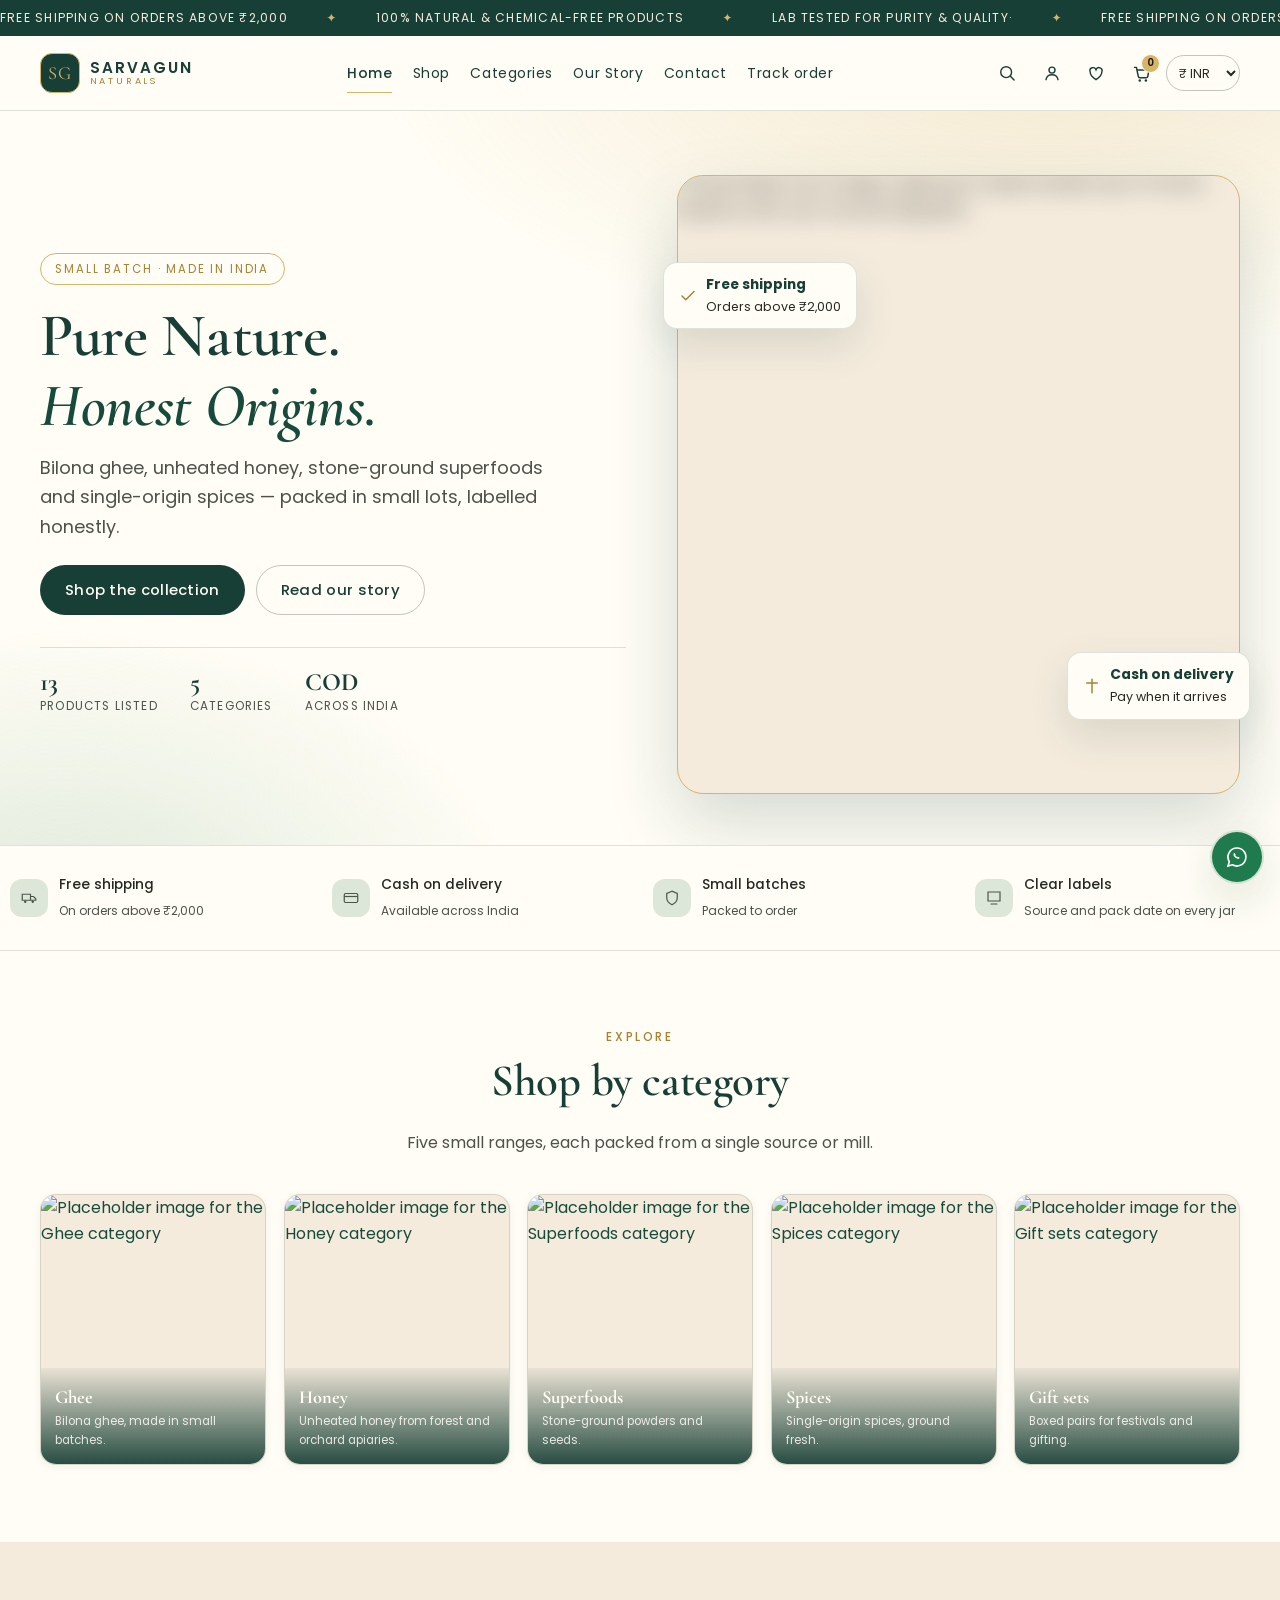
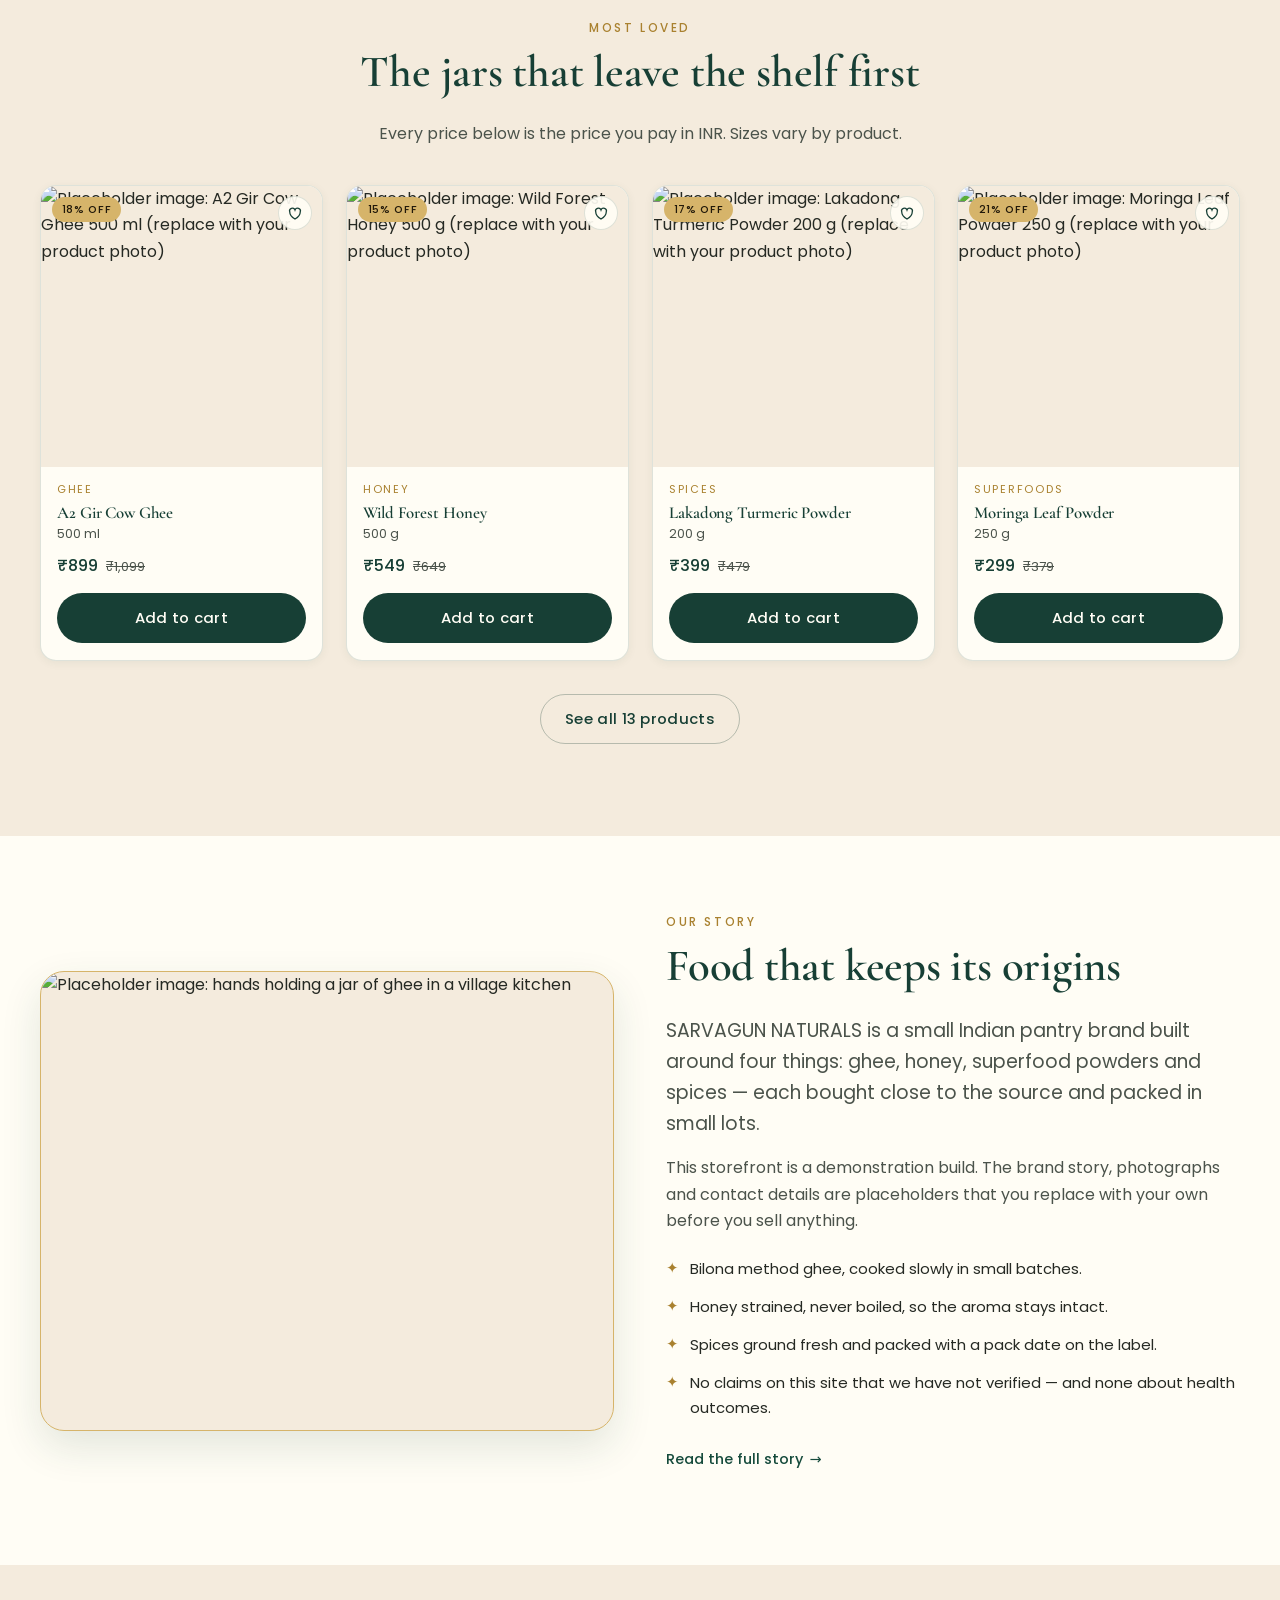
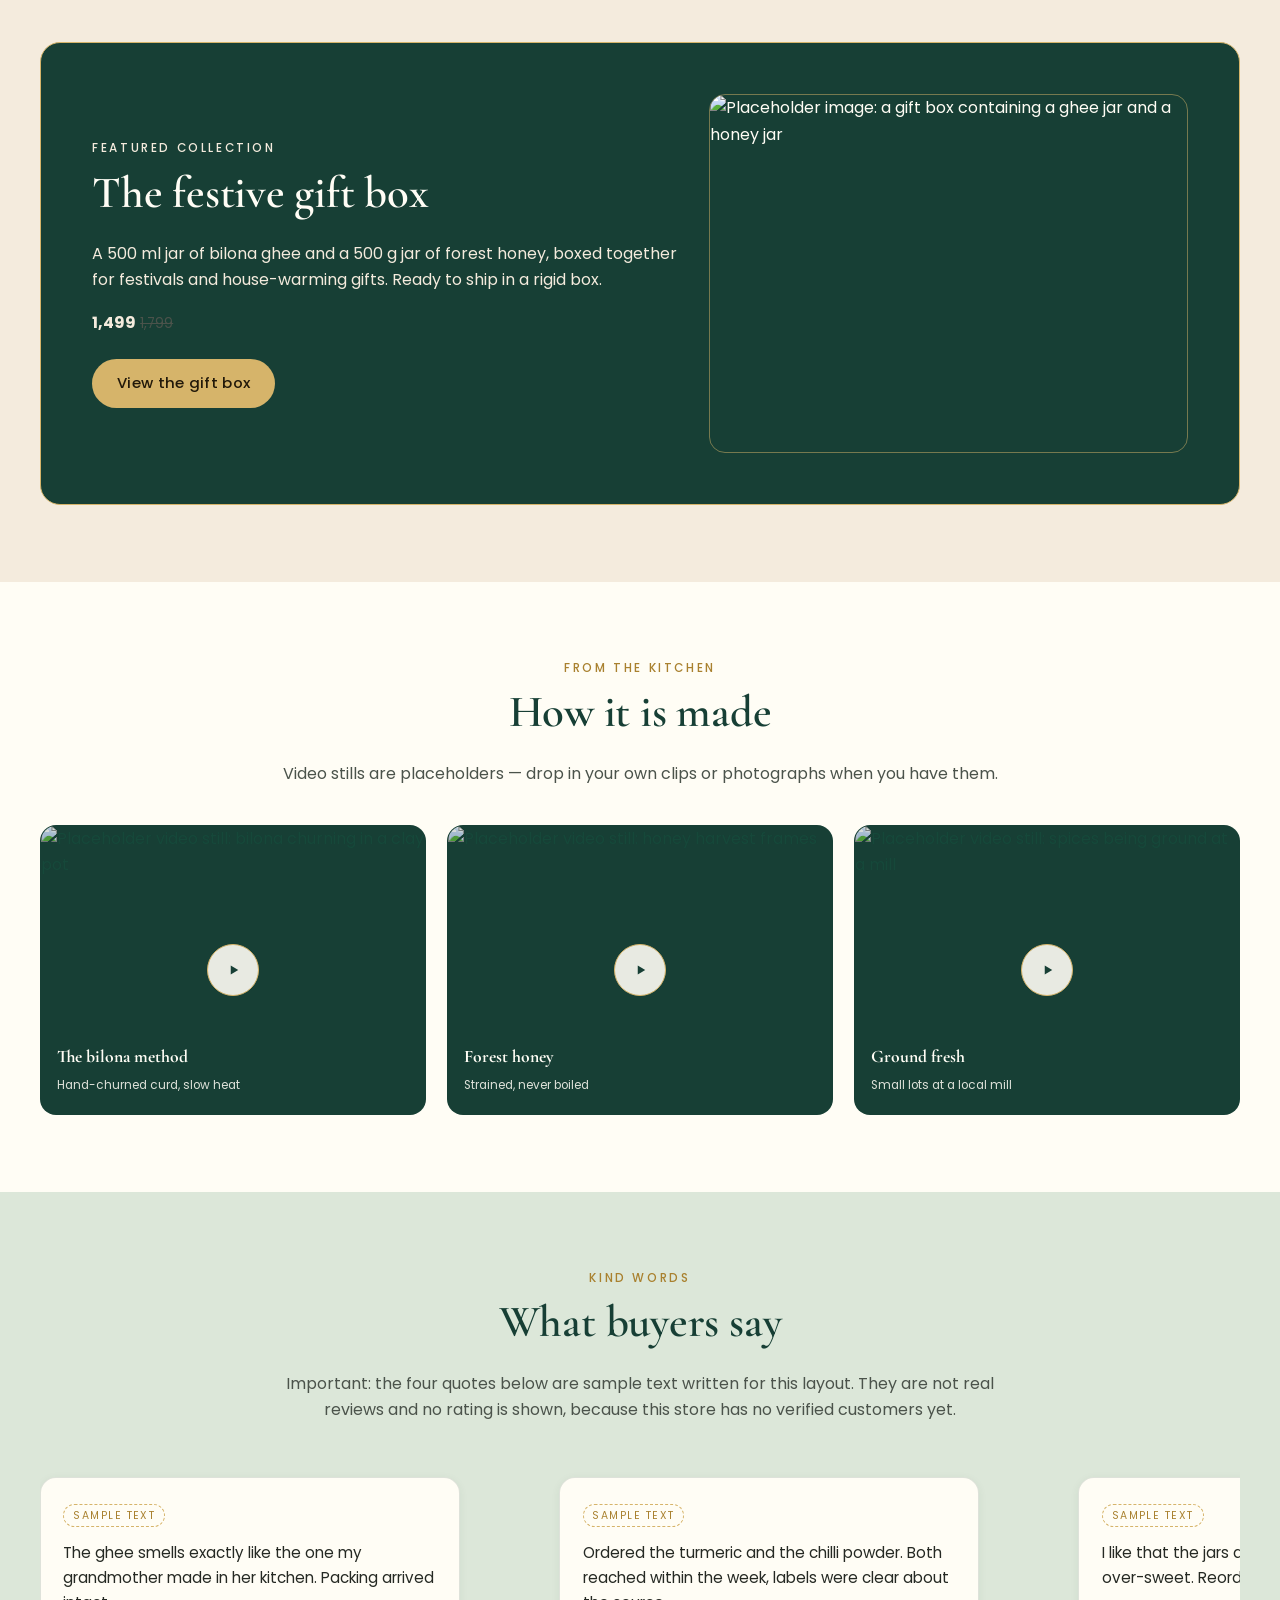
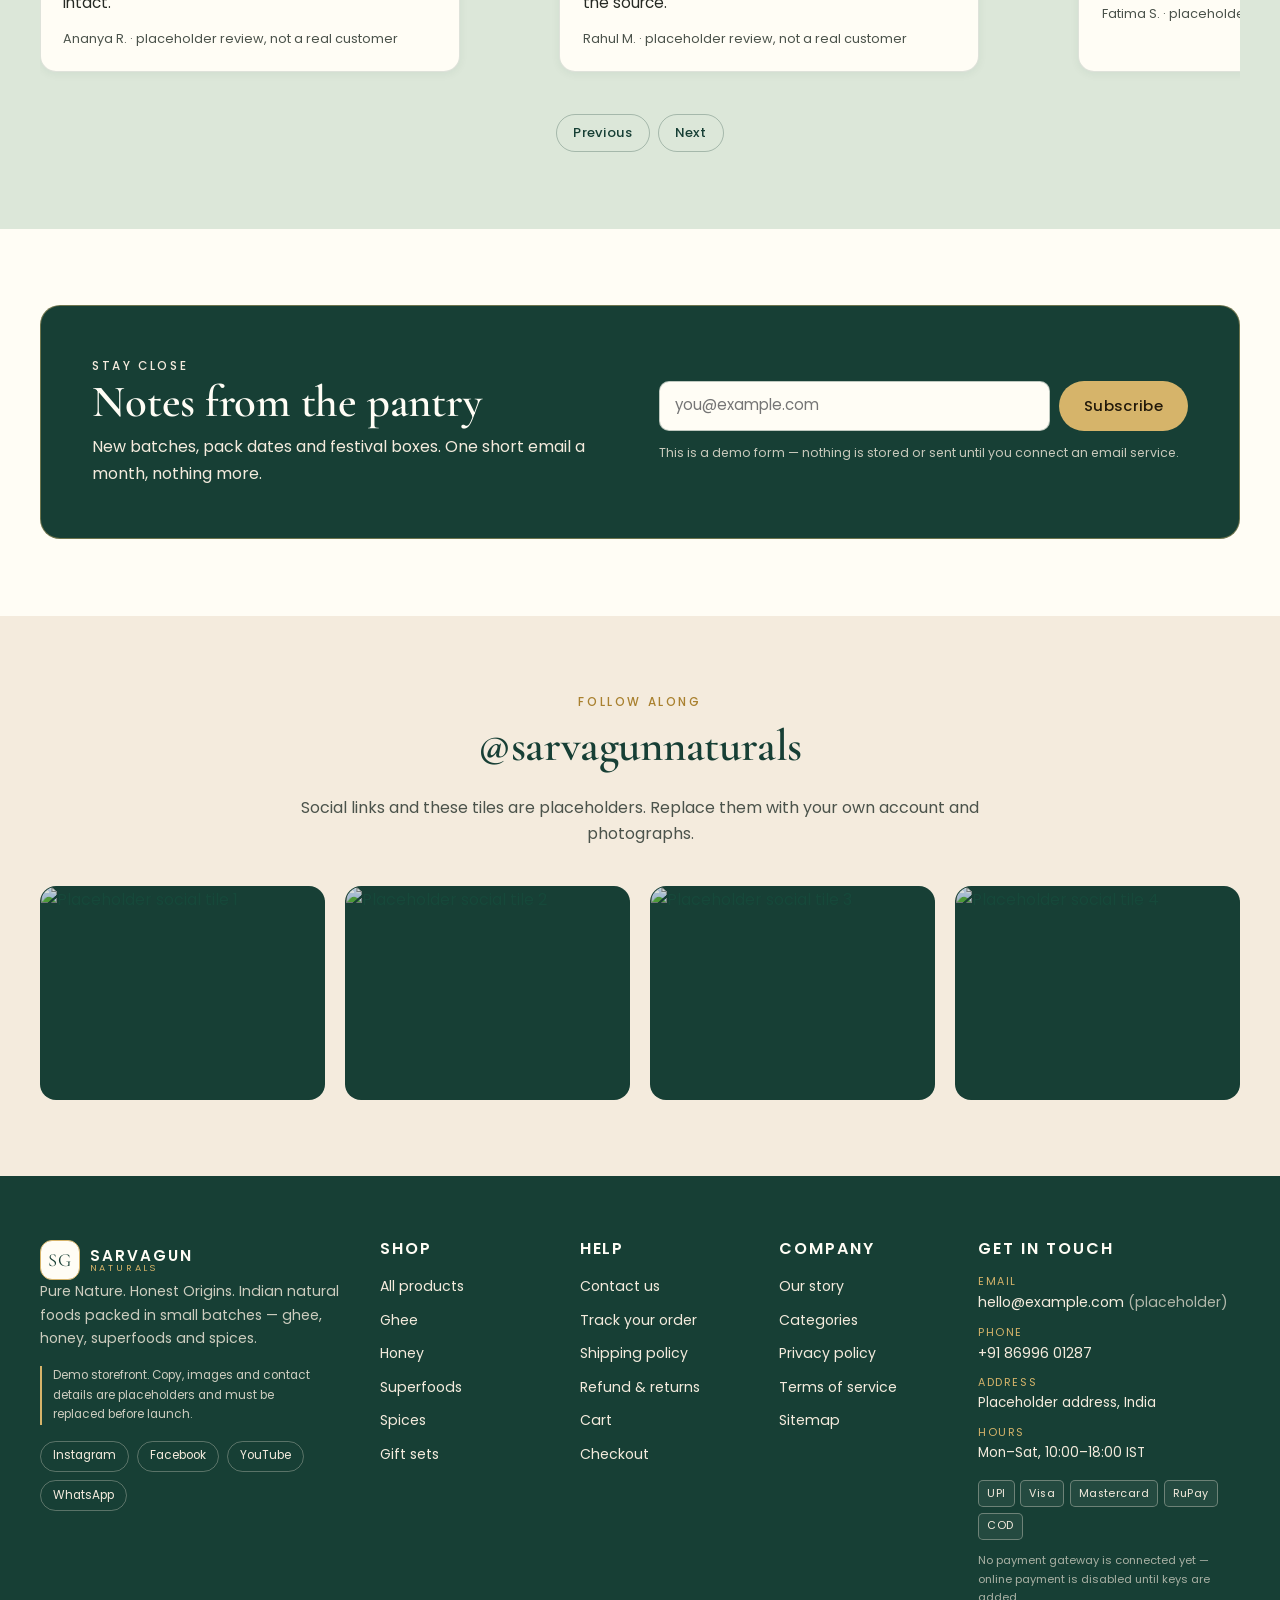
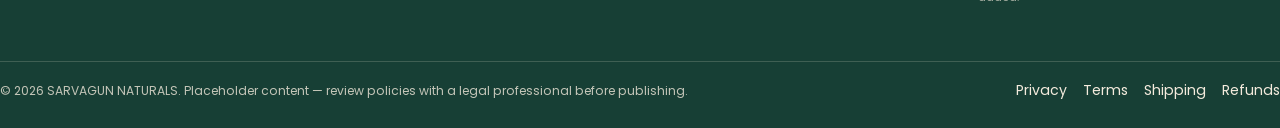
==== commit b59f64c9: "three" ====
--- a/bussiness/index.html
+++ b/bussiness/index.html
@@ -76,15 +76,15 @@
   <div class="announce__track" aria-hidden="false">
     <span>Free shipping on orders above &#8377;2,000</span>
     <span aria-hidden="true">&#10022;</span>
-    <span>Cash on Delivery available across India</span>
+    <span>100% Natural & Chemical-Free Products</span>
     <span aria-hidden="true">&#10022;</span>
-    <span>Placeholder store &mdash; sample content, not a live shop</span>
+    <span>Lab Tested For Purity & Quality·</span>
     <span aria-hidden="true">&#10022;</span>
     <span>Free shipping on orders above &#8377;2,000</span>
     <span aria-hidden="true">&#10022;</span>
-    <span>Cash on Delivery available across India</span>
+    <span>100% Natural & Chemical-Free Products</span>
     <span aria-hidden="true">&#10022;</span>
-    <span>Placeholder store &mdash; sample content, not a live shop</span>
+    <span>Lab Tested For Purity & Quality·</span>
     <span aria-hidden="true">&#10022;</span>
   </div>
 </div>
@@ -504,13 +504,13 @@
   <p class="section-head__sub">Social links and these tiles are placeholders. Replace them with your own account and photographs.</p>
 </div>
     <div class="tile-grid" style="grid-template-columns:repeat(4,1fr)">
-      <a class="tile" href="#" data-placeholder-link aria-label="Instagram post placeholder 1">
+      <a class="tile" href="https://www.instagram.com/mr_jeetgill_75/?utm_source=ig_web_button_share_sheet" target="_blank" rel="noopener noreferrer" aria-label="Instagram post 1">
           <img class="blur-up" src="https://placehold.co/500x500/F4EBDD/173F35?text=Instagram+placeholder+1" alt="Placeholder social tile 1" width="500" height="500" loading="lazy">
-        </a><a class="tile" href="#" data-placeholder-link aria-label="Instagram post placeholder 2">
+        </a><a class="tile" href="https://www.instagram.com/mr_jeetgill_75/?utm_source=ig_web_button_share_sheet" target="_blank" rel="noopener noreferrer" aria-label="Instagram post 2">
           <img class="blur-up" src="https://placehold.co/500x500/F4EBDD/173F35?text=Instagram+placeholder+2" alt="Placeholder social tile 2" width="500" height="500" loading="lazy">
-        </a><a class="tile" href="#" data-placeholder-link aria-label="Instagram post placeholder 3">
+        </a><a class="tile" href="https://www.instagram.com/mr_jeetgill_75/?utm_source=ig_web_button_share_sheet" target="_blank" rel="noopener noreferrer" aria-label="Instagram post 3">
           <img class="blur-up" src="https://placehold.co/500x500/F4EBDD/173F35?text=Instagram+placeholder+3" alt="Placeholder social tile 3" width="500" height="500" loading="lazy">
-        </a><a class="tile" href="#" data-placeholder-link aria-label="Instagram post placeholder 4">
+        </a><a class="tile" href="https://www.instagram.com/mr_jeetgill_75/?utm_source=ig_web_button_share_sheet" target="_blank" rel="noopener noreferrer" aria-label="Instagram post 4">
           <img class="blur-up" src="https://placehold.co/500x500/F4EBDD/173F35?text=Instagram+placeholder+4" alt="Placeholder social tile 4" width="500" height="500" loading="lazy">
         </a>
     </div>
@@ -529,10 +529,10 @@
       <p>Pure Nature. Honest Origins. Indian natural foods packed in small batches &mdash; ghee, honey, superfoods and spices.</p>
       <p class="footer__disclaimer">Demo storefront. Copy, images and contact details are placeholders and must be replaced before launch.</p>
       <ul class="social" aria-label="Social links">
-        <li><a href="#" data-placeholder-link aria-label="Instagram (link not set yet)">Instagram</a></li>
+        <li><a href="https://www.instagram.com/mr_jeetgill_75/?utm_source=ig_web_button_share_sheet" target="_blank" rel="noopener noreferrer" aria-label="Instagram">Instagram</a></li>
         <li><a href="#" data-placeholder-link aria-label="Facebook (link not set yet)">Facebook</a></li>
         <li><a href="#" data-placeholder-link aria-label="YouTube (link not set yet)">YouTube</a></li>
-        <li><a href="https://wa.me/910000000000" data-placeholder-link aria-label="WhatsApp (placeholder number, replace in code)">WhatsApp</a></li>
+        <li><a href="https://wa.me/6284859751" aria-label="WhatsApp">WhatsApp</a></li>
       </ul>
     </div>
 
@@ -575,7 +575,7 @@
       <h2>Get in touch</h2>
       <ul class="footer__contact-list">
         <li><span>Email</span><a href="mailto:hello@example.com">hello@example.com <em>(placeholder)</em></a></li>
-        <li><span>Phone</span><a href="tel:+910000000000">+91 00000 00000 <em>(placeholder)</em></a></li>
+        <li><span>Phone</span><a href="tel:+918699601287">+91 86996 01287</a></li>
         <li><span>Address</span>Placeholder address, India</li>
         <li><span>Hours</span>Mon&ndash;Sat, 10:00&ndash;18:00 IST</li>
       </ul>
@@ -613,8 +613,8 @@
 
 <div class="toasts" id="toasts" role="status" aria-live="polite" aria-atomic="false"></div>
 
-<a class="wa-float" href="https://wa.me/910000000000?text=Hello%20SARVAGUN%20NATURALS" data-placeholder-link
-   aria-label="Chat on WhatsApp (placeholder number, replace in code)">
+<a class="wa-float" href="https://wa.me/6284859751"
+   aria-label="Chat on WhatsApp">
   <svg viewBox="0 0 24 24" width="24" height="24" aria-hidden="true"><path d="M12 3a9 9 0 0 0-7.7 13.7L3 21l4.4-1.2A9 9 0 1 0 12 3Z" fill="none" stroke="currentColor" stroke-width="1.7"/><path d="M8.7 8.4c-.3.7-.5 1.9.6 3.2 1.1 1.4 2.4 2 3.2 2.2.8.2 1.6-.1 1.9-.6l.3-.5-1.7-1-.5.4c-.6-.2-1.7-.8-2.3-2l.4-.6-1-1.6Z" fill="currentColor"/></svg>
   <span class="visually-hidden">WhatsApp</span>
 </a>
